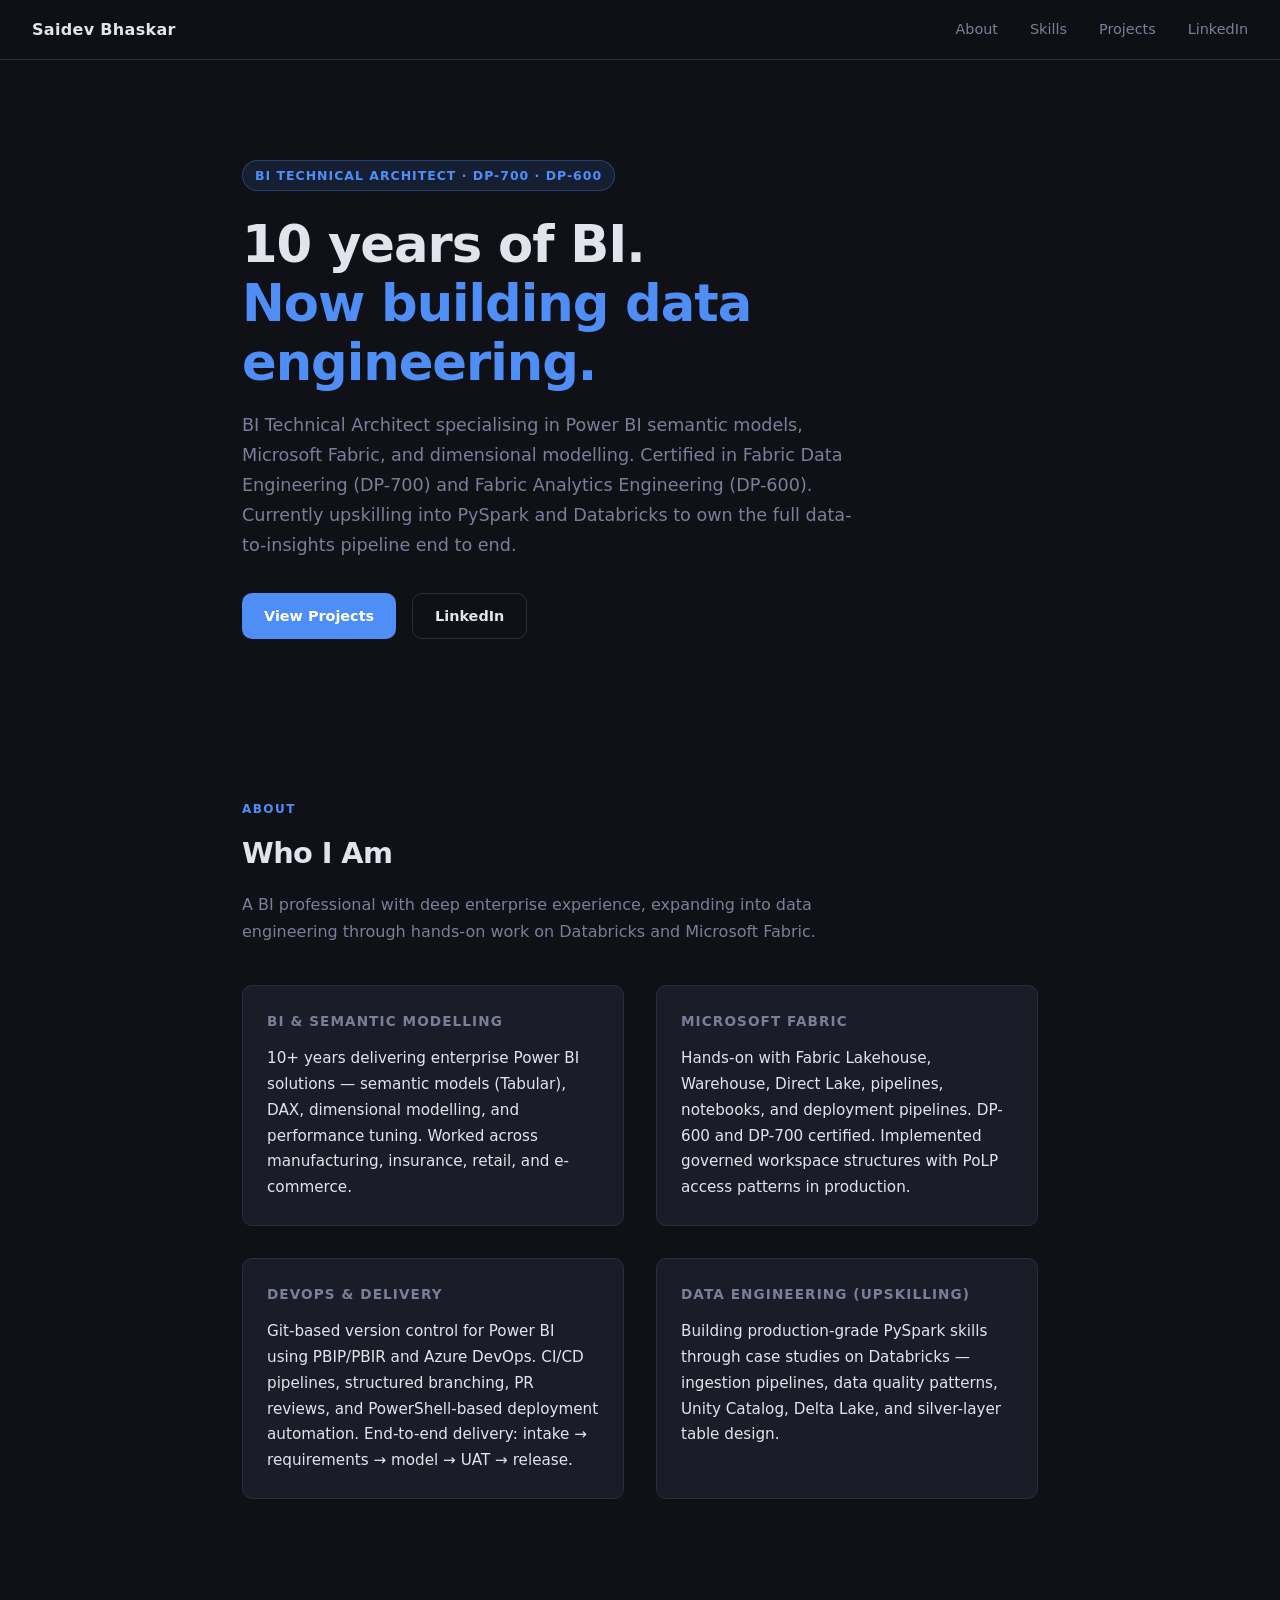
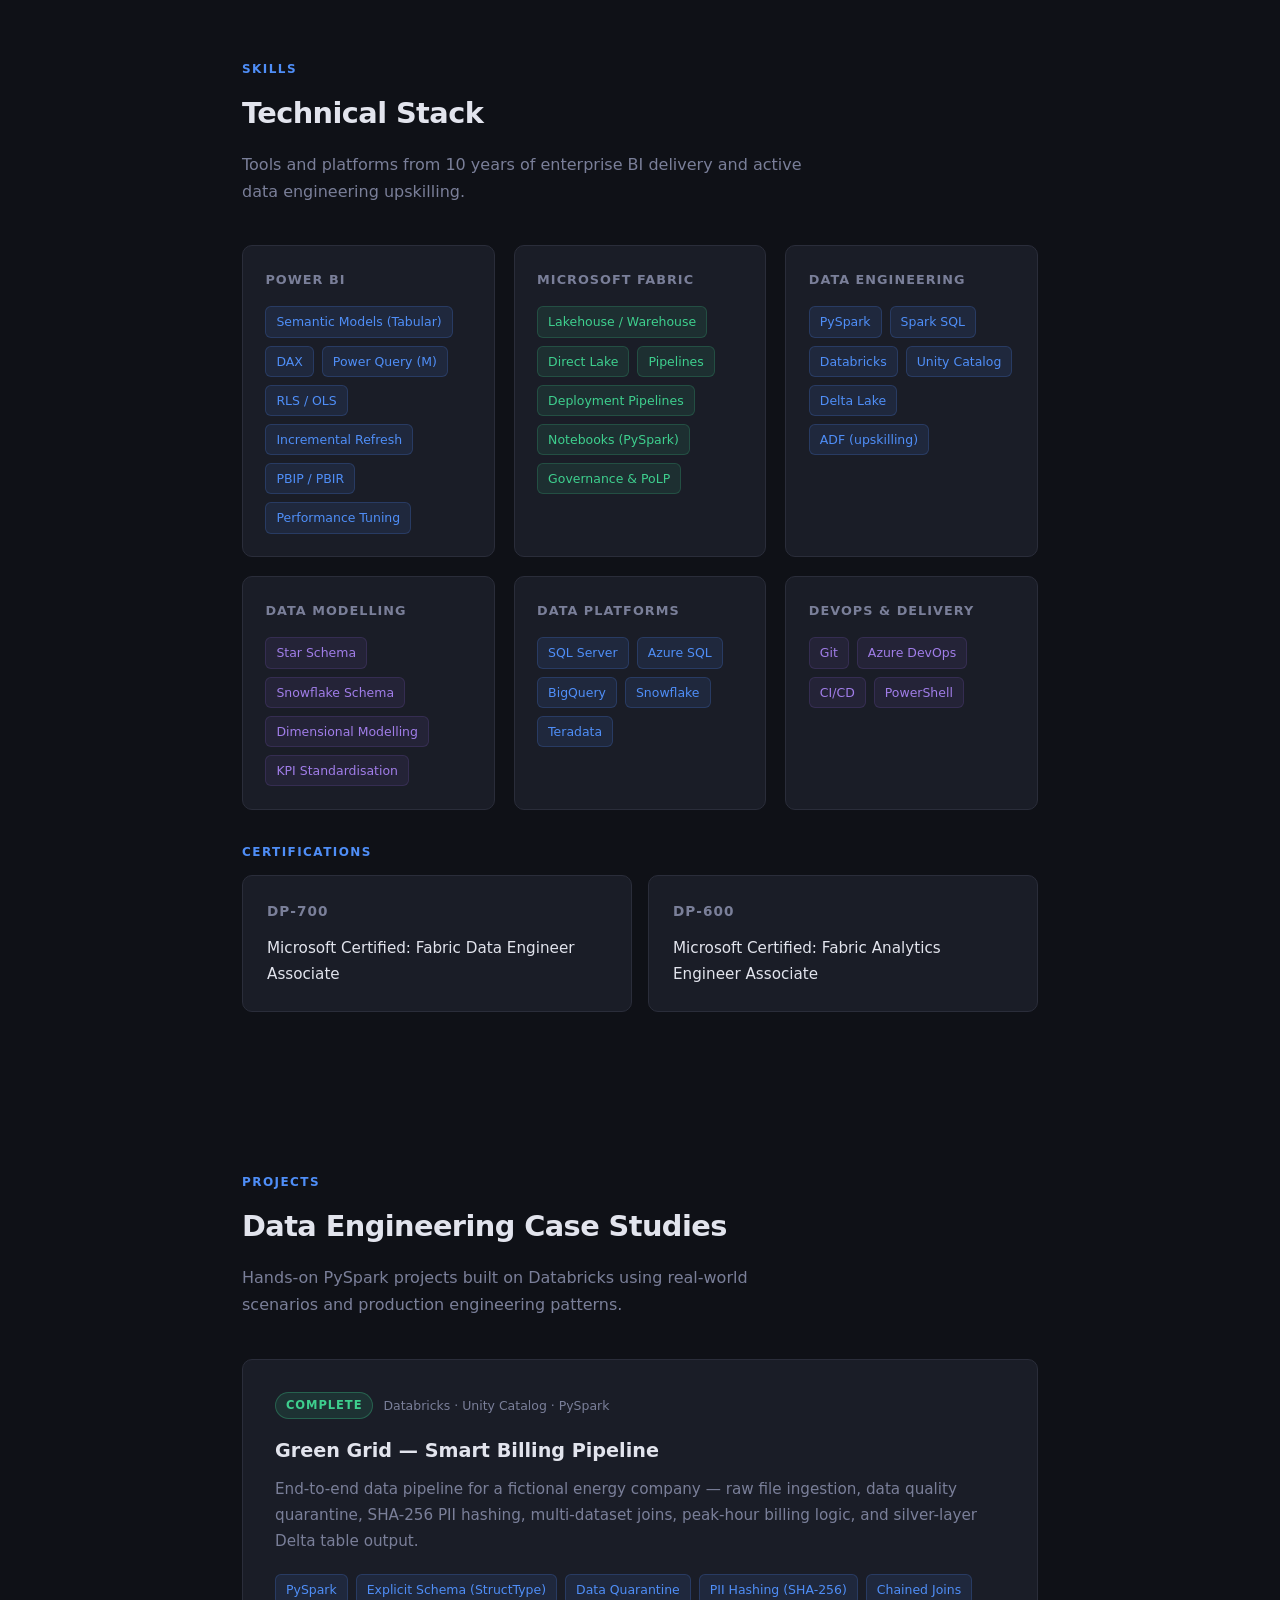
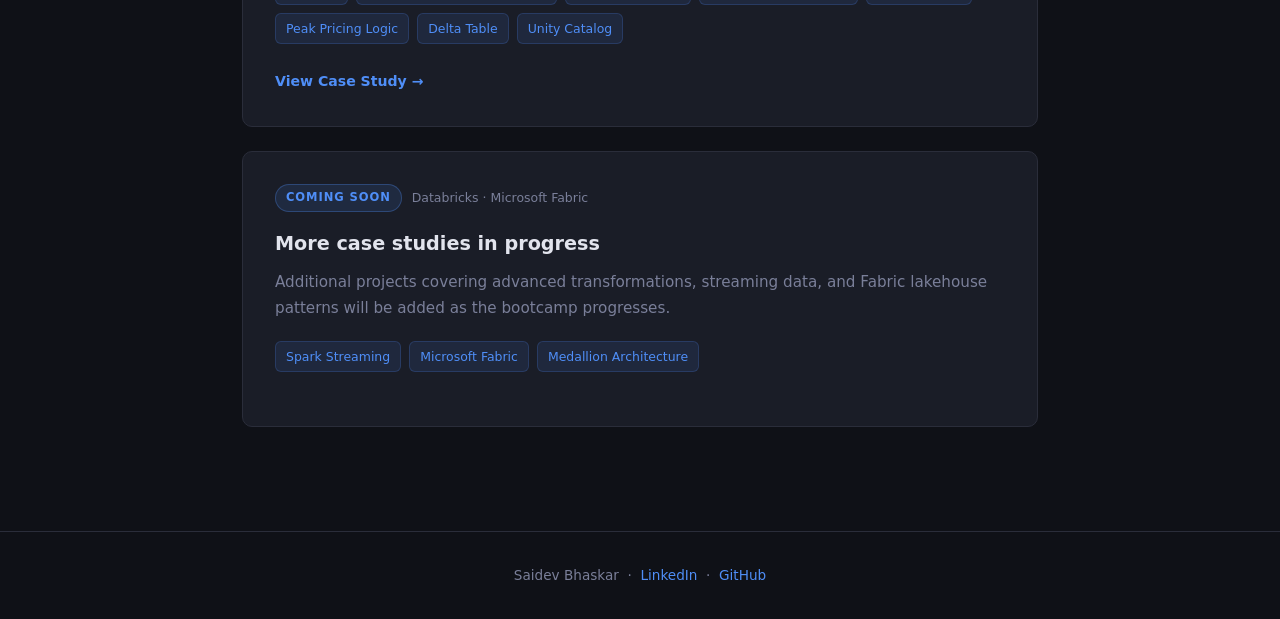
==== index.html @ d932ce50 "Initial portfolio deployment" ====
<!DOCTYPE html>
<html lang="en">
<head>
  <meta charset="UTF-8" />
  <meta name="viewport" content="width=device-width, initial-scale=1.0" />
  <title>Saidev Bhaskar — BI Technical Architect & Data Engineer</title>
  <meta name="description" content="BI Technical Architect with 10+ years in Power BI, Microsoft Fabric, and dimensional modelling. DP-700 & DP-600 certified. Upskilling into data engineering with PySpark and Databricks." />
  <link rel="stylesheet" href="style.css" />
</head>
<body>

  <!-- NAV -->
  <nav>
    <span class="nav-brand">Saidev Bhaskar</span>
    <div class="nav-links">
      <a href="#about">About</a>
      <a href="#skills">Skills</a>
      <a href="#projects">Projects</a>
      <a href="https://www.linkedin.com/in/saidevbhaskar" target="_blank">LinkedIn</a>
    </div>
  </nav>

  <!-- HERO -->
  <div class="hero">
    <div class="hero-tag">BI Technical Architect · DP-700 · DP-600</div>
    <h1>10 years of BI.<br /><span>Now building data engineering.</span></h1>
    <p>
      BI Technical Architect specialising in Power BI semantic models, Microsoft Fabric,
      and dimensional modelling. Certified in Fabric Data Engineering (DP-700) and
      Fabric Analytics Engineering (DP-600). Currently upskilling into PySpark and
      Databricks to own the full data-to-insights pipeline end to end.
    </p>
    <div class="hero-cta">
      <a href="#projects" class="btn btn-primary">View Projects</a>
      <a href="https://www.linkedin.com/in/saidevbhaskar" target="_blank" class="btn btn-outline">LinkedIn</a>
    </div>
  </div>

  <!-- ABOUT -->
  <section id="about">
    <div class="section-label">About</div>
    <h2 class="section-title">Who I Am</h2>
    <p class="section-sub">
      A BI professional with deep enterprise experience, expanding into data engineering
      through hands-on work on Databricks and Microsoft Fabric.
    </p>
    <div class="about-grid">
      <div class="about-card">
        <h3>BI & Semantic Modelling</h3>
        <p>
          10+ years delivering enterprise Power BI solutions — semantic models (Tabular),
          DAX, dimensional modelling, and performance tuning. Worked across manufacturing,
          insurance, retail, and e-commerce.
        </p>
      </div>
      <div class="about-card">
        <h3>Microsoft Fabric</h3>
        <p>
          Hands-on with Fabric Lakehouse, Warehouse, Direct Lake, pipelines, notebooks,
          and deployment pipelines. DP-600 and DP-700 certified. Implemented governed
          workspace structures with PoLP access patterns in production.
        </p>
      </div>
      <div class="about-card">
        <h3>DevOps & Delivery</h3>
        <p>
          Git-based version control for Power BI using PBIP/PBIR and Azure DevOps.
          CI/CD pipelines, structured branching, PR reviews, and PowerShell-based
          deployment automation. End-to-end delivery: intake → requirements → model → UAT → release.
        </p>
      </div>
      <div class="about-card">
        <h3>Data Engineering (Upskilling)</h3>
        <p>
          Building production-grade PySpark skills through case studies on Databricks —
          ingestion pipelines, data quality patterns, Unity Catalog, Delta Lake, and
          silver-layer table design.
        </p>
      </div>
    </div>
  </section>

  <!-- SKILLS -->
  <section id="skills">
    <div class="section-label">Skills</div>
    <h2 class="section-title">Technical Stack</h2>
    <p class="section-sub">Tools and platforms from 10 years of enterprise BI delivery and active data engineering upskilling.</p>
    <div class="skills-grid">
      <div class="skill-group">
        <h3>Power BI</h3>
        <div class="skill-tags">
          <span class="tag">Semantic Models (Tabular)</span>
          <span class="tag">DAX</span>
          <span class="tag">Power Query (M)</span>
          <span class="tag">RLS / OLS</span>
          <span class="tag">Incremental Refresh</span>
          <span class="tag">PBIP / PBIR</span>
          <span class="tag">Performance Tuning</span>
        </div>
      </div>
      <div class="skill-group">
        <h3>Microsoft Fabric</h3>
        <div class="skill-tags">
          <span class="tag green">Lakehouse / Warehouse</span>
          <span class="tag green">Direct Lake</span>
          <span class="tag green">Pipelines</span>
          <span class="tag green">Deployment Pipelines</span>
          <span class="tag green">Notebooks (PySpark)</span>
          <span class="tag green">Governance & PoLP</span>
        </div>
      </div>
      <div class="skill-group">
        <h3>Data Engineering</h3>
        <div class="skill-tags">
          <span class="tag">PySpark</span>
          <span class="tag">Spark SQL</span>
          <span class="tag">Databricks</span>
          <span class="tag">Unity Catalog</span>
          <span class="tag">Delta Lake</span>
          <span class="tag">ADF (upskilling)</span>
        </div>
      </div>
      <div class="skill-group">
        <h3>Data Modelling</h3>
        <div class="skill-tags">
          <span class="tag purple">Star Schema</span>
          <span class="tag purple">Snowflake Schema</span>
          <span class="tag purple">Dimensional Modelling</span>
          <span class="tag purple">KPI Standardisation</span>
        </div>
      </div>
      <div class="skill-group">
        <h3>Data Platforms</h3>
        <div class="skill-tags">
          <span class="tag">SQL Server</span>
          <span class="tag">Azure SQL</span>
          <span class="tag">BigQuery</span>
          <span class="tag">Snowflake</span>
          <span class="tag">Teradata</span>
        </div>
      </div>
      <div class="skill-group">
        <h3>DevOps & Delivery</h3>
        <div class="skill-tags">
          <span class="tag purple">Git</span>
          <span class="tag purple">Azure DevOps</span>
          <span class="tag purple">CI/CD</span>
          <span class="tag purple">PowerShell</span>
        </div>
      </div>
    </div>

    <!-- CERTIFICATIONS -->
    <div style="margin-top: 2rem;">
      <div class="section-label" style="margin-bottom: 0.8rem;">Certifications</div>
      <div style="display: flex; gap: 1rem; flex-wrap: wrap;">
        <div class="about-card" style="flex: 1; min-width: 240px;">
          <h3>DP-700</h3>
          <p>Microsoft Certified: Fabric Data Engineer Associate</p>
        </div>
        <div class="about-card" style="flex: 1; min-width: 240px;">
          <h3>DP-600</h3>
          <p>Microsoft Certified: Fabric Analytics Engineer Associate</p>
        </div>
      </div>
    </div>
  </section>

  <!-- PROJECTS -->
  <section id="projects">
    <div class="section-label">Projects</div>
    <h2 class="section-title">Data Engineering Case Studies</h2>
    <p class="section-sub">
      Hands-on PySpark projects built on Databricks using real-world scenarios and
      production engineering patterns.
    </p>

    <div class="project-card">
      <div class="project-meta">
        <span class="project-badge badge-complete">Complete</span>
        <span class="project-platform">Databricks · Unity Catalog · PySpark</span>
      </div>
      <h3>Green Grid — Smart Billing Pipeline</h3>
      <p>
        End-to-end data pipeline for a fictional energy company — raw file ingestion,
        data quality quarantine, SHA-256 PII hashing, multi-dataset joins, peak-hour
        billing logic, and silver-layer Delta table output.
      </p>
      <div class="project-skills">
        <span class="tag">PySpark</span>
        <span class="tag">Explicit Schema (StructType)</span>
        <span class="tag">Data Quarantine</span>
        <span class="tag">PII Hashing (SHA-256)</span>
        <span class="tag">Chained Joins</span>
        <span class="tag">Peak Pricing Logic</span>
        <span class="tag">Delta Table</span>
        <span class="tag">Unity Catalog</span>
      </div>
      <a href="case-studies/green-grid.html" class="project-link">View Case Study →</a>
    </div>

    <div class="project-card">
      <div class="project-meta">
        <span class="project-badge badge-inprogress">Coming Soon</span>
        <span class="project-platform">Databricks · Microsoft Fabric</span>
      </div>
      <h3>More case studies in progress</h3>
      <p>
        Additional projects covering advanced transformations, streaming data, and
        Fabric lakehouse patterns will be added as the bootcamp progresses.
      </p>
      <div class="project-skills">
        <span class="tag">Spark Streaming</span>
        <span class="tag">Microsoft Fabric</span>
        <span class="tag">Medallion Architecture</span>
      </div>
    </div>
  </section>

  <!-- FOOTER -->
  <footer>
    <p>Saidev Bhaskar &nbsp;·&nbsp;
      <a href="https://www.linkedin.com/in/saidevbhaskar" target="_blank">LinkedIn</a>
      &nbsp;·&nbsp;
      <a href="https://github.com/saidev-pbi-fabric" target="_blank">GitHub</a>
    </p>
  </footer>

</body>
</html>
---- style.css ----
/* ─── Reset & Base ─────────────────────────────────────────── */
*, *::before, *::after { box-sizing: border-box; margin: 0; padding: 0; }

:root {
  --bg:        #0f1117;
  --surface:   #1a1d27;
  --border:    #2a2d3a;
  --accent:    #4f8ef7;
  --accent2:   #7c5cbf;
  --text:      #e2e4ed;
  --muted:     #7a7f99;
  --code-bg:   #12151f;
  --green:     #3ecf8e;
  --radius:    10px;
  --font:      'Inter', 'Segoe UI', system-ui, sans-serif;
  --mono:      'JetBrains Mono', 'Fira Code', 'Cascadia Code', monospace;
}

html { scroll-behavior: smooth; }

body {
  font-family: var(--font);
  background: var(--bg);
  color: var(--text);
  line-height: 1.7;
  font-size: 16px;
}

a { color: var(--accent); text-decoration: none; }
a:hover { text-decoration: underline; }

/* ─── Nav ───────────────────────────────────────────────────── */
nav {
  position: sticky;
  top: 0;
  z-index: 100;
  background: rgba(15, 17, 23, 0.92);
  backdrop-filter: blur(10px);
  border-bottom: 1px solid var(--border);
  padding: 0 2rem;
  display: flex;
  align-items: center;
  justify-content: space-between;
  height: 60px;
}

.nav-brand {
  font-weight: 700;
  font-size: 1rem;
  color: var(--text);
  letter-spacing: 0.02em;
}

.nav-links { display: flex; gap: 2rem; }
.nav-links a { color: var(--muted); font-size: 0.9rem; transition: color 0.2s; }
.nav-links a:hover { color: var(--text); text-decoration: none; }

/* ─── Hero ──────────────────────────────────────────────────── */
.hero {
  padding: 100px 2rem 80px;
  max-width: 860px;
  margin: 0 auto;
}

.hero-tag {
  display: inline-block;
  background: rgba(79, 142, 247, 0.12);
  border: 1px solid rgba(79, 142, 247, 0.3);
  color: var(--accent);
  font-size: 0.78rem;
  font-weight: 600;
  letter-spacing: 0.08em;
  text-transform: uppercase;
  padding: 4px 12px;
  border-radius: 20px;
  margin-bottom: 1.5rem;
}

.hero h1 {
  font-size: clamp(2rem, 5vw, 3.2rem);
  font-weight: 800;
  line-height: 1.15;
  letter-spacing: -0.02em;
  margin-bottom: 1.2rem;
}

.hero h1 span { color: var(--accent); }

.hero p {
  font-size: 1.1rem;
  color: var(--muted);
  max-width: 620px;
  margin-bottom: 2rem;
}

.hero-cta { display: flex; gap: 1rem; flex-wrap: wrap; }

.btn {
  display: inline-flex;
  align-items: center;
  gap: 8px;
  padding: 10px 22px;
  border-radius: var(--radius);
  font-size: 0.9rem;
  font-weight: 600;
  transition: all 0.2s;
  cursor: pointer;
  border: none;
}

.btn-primary {
  background: var(--accent);
  color: #fff;
}
.btn-primary:hover { background: #3a7de8; text-decoration: none; }

.btn-outline {
  background: transparent;
  border: 1px solid var(--border);
  color: var(--text);
}
.btn-outline:hover { border-color: var(--accent); color: var(--accent); text-decoration: none; }

/* ─── Section Base ──────────────────────────────────────────── */
section {
  padding: 80px 2rem;
  max-width: 860px;
  margin: 0 auto;
}

.section-label {
  font-size: 0.75rem;
  font-weight: 700;
  letter-spacing: 0.12em;
  text-transform: uppercase;
  color: var(--accent);
  margin-bottom: 0.6rem;
}

.section-title {
  font-size: 1.8rem;
  font-weight: 800;
  letter-spacing: -0.02em;
  margin-bottom: 0.8rem;
}

.section-sub {
  color: var(--muted);
  font-size: 1rem;
  margin-bottom: 2.5rem;
  max-width: 580px;
}

/* ─── About ─────────────────────────────────────────────────── */
.about-grid {
  display: grid;
  grid-template-columns: 1fr 1fr;
  gap: 2rem;
}

@media (max-width: 620px) { .about-grid { grid-template-columns: 1fr; } }

.about-card {
  background: var(--surface);
  border: 1px solid var(--border);
  border-radius: var(--radius);
  padding: 1.5rem;
}

.about-card h3 {
  font-size: 0.85rem;
  font-weight: 700;
  text-transform: uppercase;
  letter-spacing: 0.08em;
  color: var(--muted);
  margin-bottom: 0.8rem;
}

.about-card p { color: var(--text); font-size: 0.95rem; line-height: 1.7; }

/* ─── Skills ────────────────────────────────────────────────── */
.skills-grid {
  display: grid;
  grid-template-columns: repeat(auto-fill, minmax(240px, 1fr));
  gap: 1.2rem;
}

.skill-group {
  background: var(--surface);
  border: 1px solid var(--border);
  border-radius: var(--radius);
  padding: 1.4rem;
}

.skill-group h3 {
  font-size: 0.8rem;
  font-weight: 700;
  text-transform: uppercase;
  letter-spacing: 0.08em;
  color: var(--muted);
  margin-bottom: 1rem;
}

.skill-tags { display: flex; flex-wrap: wrap; gap: 8px; }

.tag {
  background: rgba(79, 142, 247, 0.1);
  border: 1px solid rgba(79, 142, 247, 0.2);
  color: var(--accent);
  font-size: 0.78rem;
  font-weight: 500;
  padding: 4px 10px;
  border-radius: 6px;
}

.tag.green {
  background: rgba(62, 207, 142, 0.1);
  border-color: rgba(62, 207, 142, 0.2);
  color: var(--green);
}

.tag.purple {
  background: rgba(124, 92, 191, 0.1);
  border-color: rgba(124, 92, 191, 0.2);
  color: #a07de8;
}

/* ─── Projects ──────────────────────────────────────────────── */
.project-card {
  background: var(--surface);
  border: 1px solid var(--border);
  border-radius: var(--radius);
  padding: 2rem;
  transition: border-color 0.2s;
  margin-bottom: 1.5rem;
}

.project-card:hover { border-color: var(--accent); }

.project-meta {
  display: flex;
  align-items: center;
  gap: 10px;
  margin-bottom: 1rem;
  flex-wrap: wrap;
}

.project-badge {
  font-size: 0.72rem;
  font-weight: 700;
  text-transform: uppercase;
  letter-spacing: 0.08em;
  padding: 3px 10px;
  border-radius: 20px;
}

.badge-complete {
  background: rgba(62, 207, 142, 0.12);
  border: 1px solid rgba(62, 207, 142, 0.3);
  color: var(--green);
}

.badge-inprogress {
  background: rgba(79, 142, 247, 0.12);
  border: 1px solid rgba(79, 142, 247, 0.3);
  color: var(--accent);
}

.project-platform {
  font-size: 0.78rem;
  color: var(--muted);
}

.project-card h3 {
  font-size: 1.2rem;
  font-weight: 700;
  margin-bottom: 0.6rem;
}

.project-card p {
  color: var(--muted);
  font-size: 0.95rem;
  margin-bottom: 1.2rem;
}

.project-skills { display: flex; flex-wrap: wrap; gap: 8px; margin-bottom: 1.4rem; }

.project-link {
  font-size: 0.88rem;
  font-weight: 600;
  color: var(--accent);
  display: inline-flex;
  align-items: center;
  gap: 6px;
}

.project-link:hover { text-decoration: underline; }

/* ─── Footer ────────────────────────────────────────────────── */
footer {
  border-top: 1px solid var(--border);
  padding: 2rem;
  text-align: center;
  color: var(--muted);
  font-size: 0.85rem;
}

/* ─── Case Study Page ───────────────────────────────────────── */
.cs-hero {
  padding: 80px 2rem 60px;
  max-width: 860px;
  margin: 0 auto;
  border-bottom: 1px solid var(--border);
}

.cs-back {
  display: inline-flex;
  align-items: center;
  gap: 6px;
  color: var(--muted);
  font-size: 0.88rem;
  margin-bottom: 2rem;
  transition: color 0.2s;
}
.cs-back:hover { color: var(--text); text-decoration: none; }

.cs-hero h1 {
  font-size: clamp(1.6rem, 4vw, 2.4rem);
  font-weight: 800;
  letter-spacing: -0.02em;
  margin-bottom: 1rem;
}

.cs-meta {
  display: flex;
  gap: 1.5rem;
  flex-wrap: wrap;
  margin-top: 1.2rem;
}

.cs-meta-item { font-size: 0.85rem; color: var(--muted); }
.cs-meta-item strong { color: var(--text); }

.cs-body {
  max-width: 860px;
  margin: 0 auto;
  padding: 3rem 2rem 80px;
}

.cs-body h2 {
  font-size: 1.3rem;
  font-weight: 700;
  margin: 2.5rem 0 1rem;
  padding-bottom: 0.5rem;
  border-bottom: 1px solid var(--border);
}

.cs-body h3 {
  font-size: 1rem;
  font-weight: 700;
  color: var(--accent);
  margin: 1.8rem 0 0.6rem;
}

.cs-body p { color: var(--muted); margin-bottom: 1rem; font-size: 0.95rem; }
.cs-body ul { color: var(--muted); padding-left: 1.4rem; margin-bottom: 1rem; font-size: 0.95rem; }
.cs-body li { margin-bottom: 0.4rem; }
.cs-body strong { color: var(--text); }

pre {
  background: var(--code-bg);
  border: 1px solid var(--border);
  border-radius: var(--radius);
  padding: 1.4rem;
  overflow-x: auto;
  margin: 1rem 0 1.5rem;
}

code {
  font-family: var(--mono);
  font-size: 0.85rem;
  color: #c9d1e8;
  line-height: 1.6;
}

p code, li code {
  background: var(--code-bg);
  border: 1px solid var(--border);
  padding: 2px 6px;
  border-radius: 4px;
  font-size: 0.82rem;
}

.pipeline-diagram {
  background: var(--code-bg);
  border: 1px solid var(--border);
  border-radius: var(--radius);
  padding: 1.4rem 2rem;
  margin: 1rem 0 1.5rem;
  font-family: var(--mono);
  font-size: 0.82rem;
  color: var(--muted);
  line-height: 1.9;
  overflow-x: auto;
}

.pipeline-diagram .step { color: var(--accent); font-weight: 600; }
.pipeline-diagram .arrow { color: var(--green); }
.pipeline-diagram .table { color: var(--green); }

.learnings-grid {
  display: grid;
  grid-template-columns: 1fr 1fr;
  gap: 1.2rem;
  margin-top: 1rem;
}

@media (max-width: 620px) { .learnings-grid { grid-template-columns: 1fr; } }

.learning-card {
  background: var(--surface);
  border: 1px solid var(--border);
  border-radius: var(--radius);
  padding: 1.2rem 1.4rem;
}

.learning-card h4 {
  font-size: 0.85rem;
  font-weight: 700;
  color: var(--text);
  margin-bottom: 0.5rem;
}

.learning-card p { font-size: 0.85rem; color: var(--muted); margin: 0; }

.divider {
  border: none;
  border-top: 1px solid var(--border);
  margin: 2.5rem 0;
}
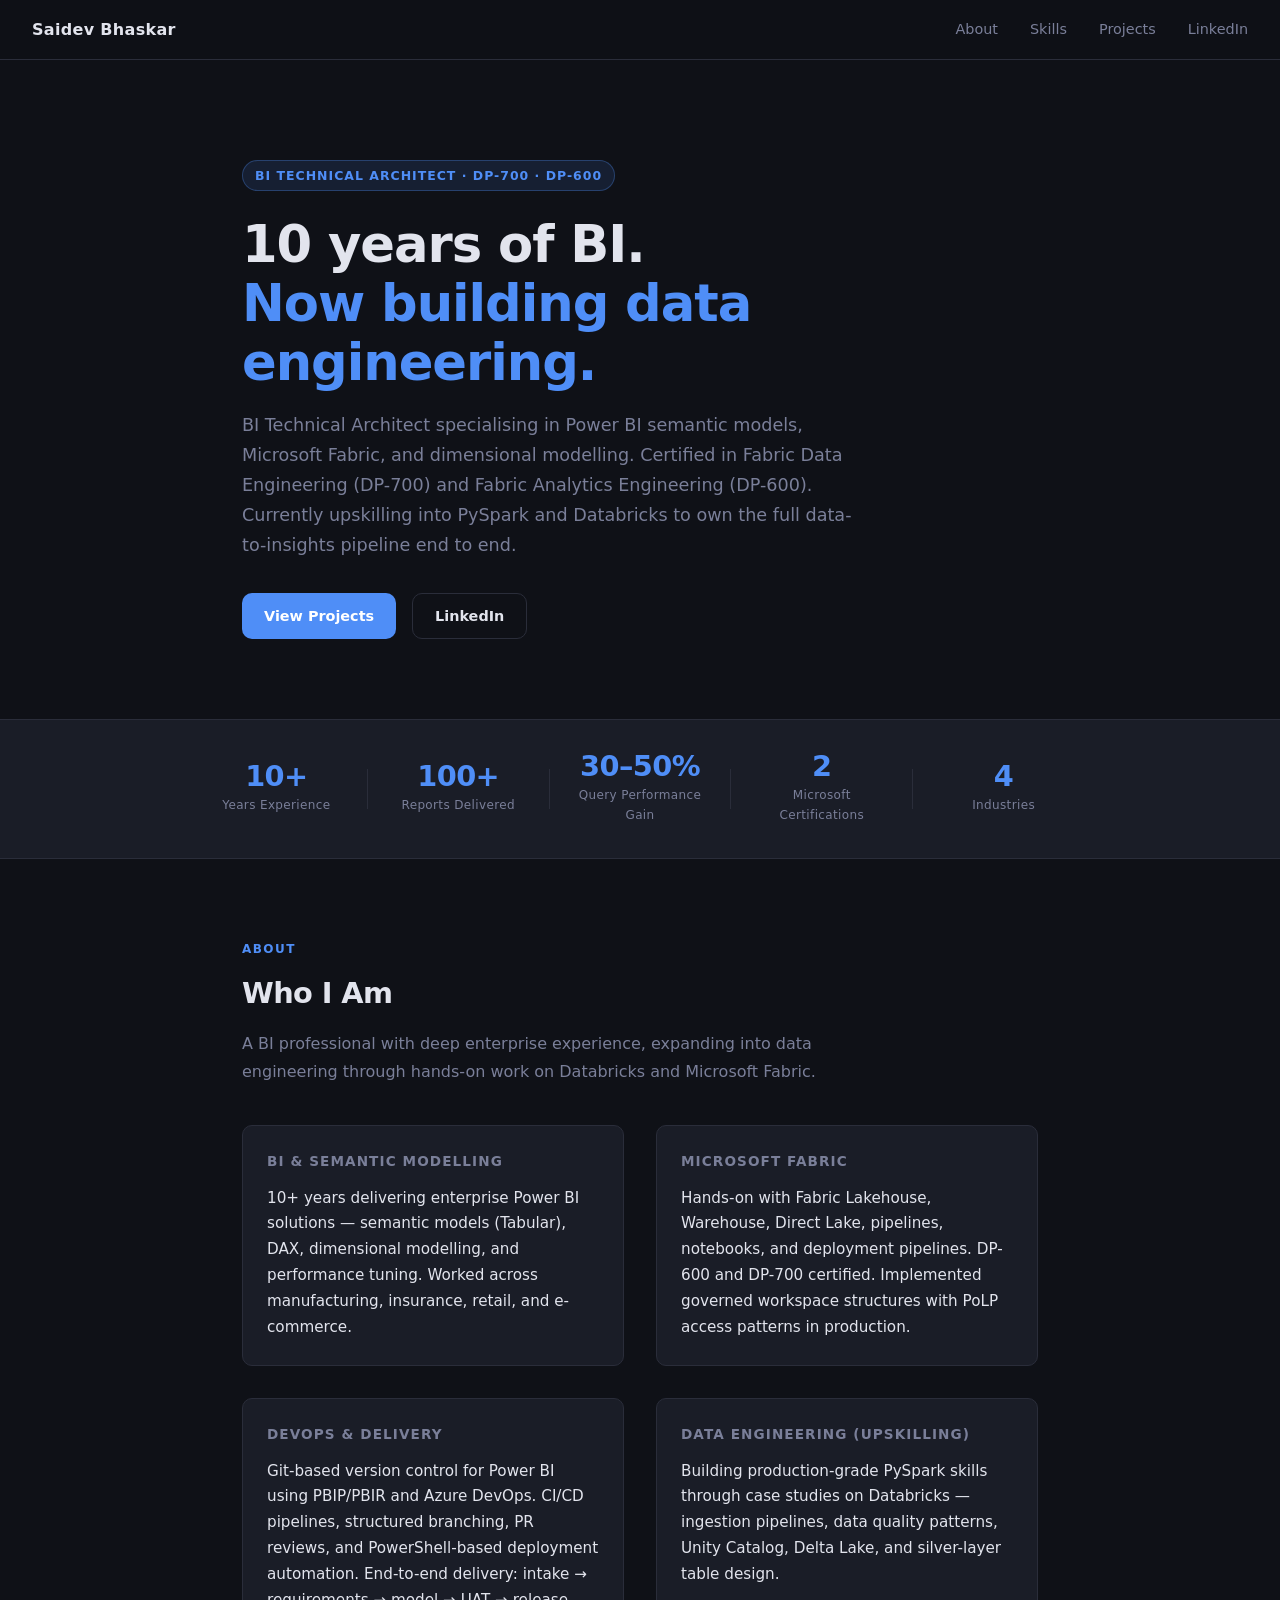
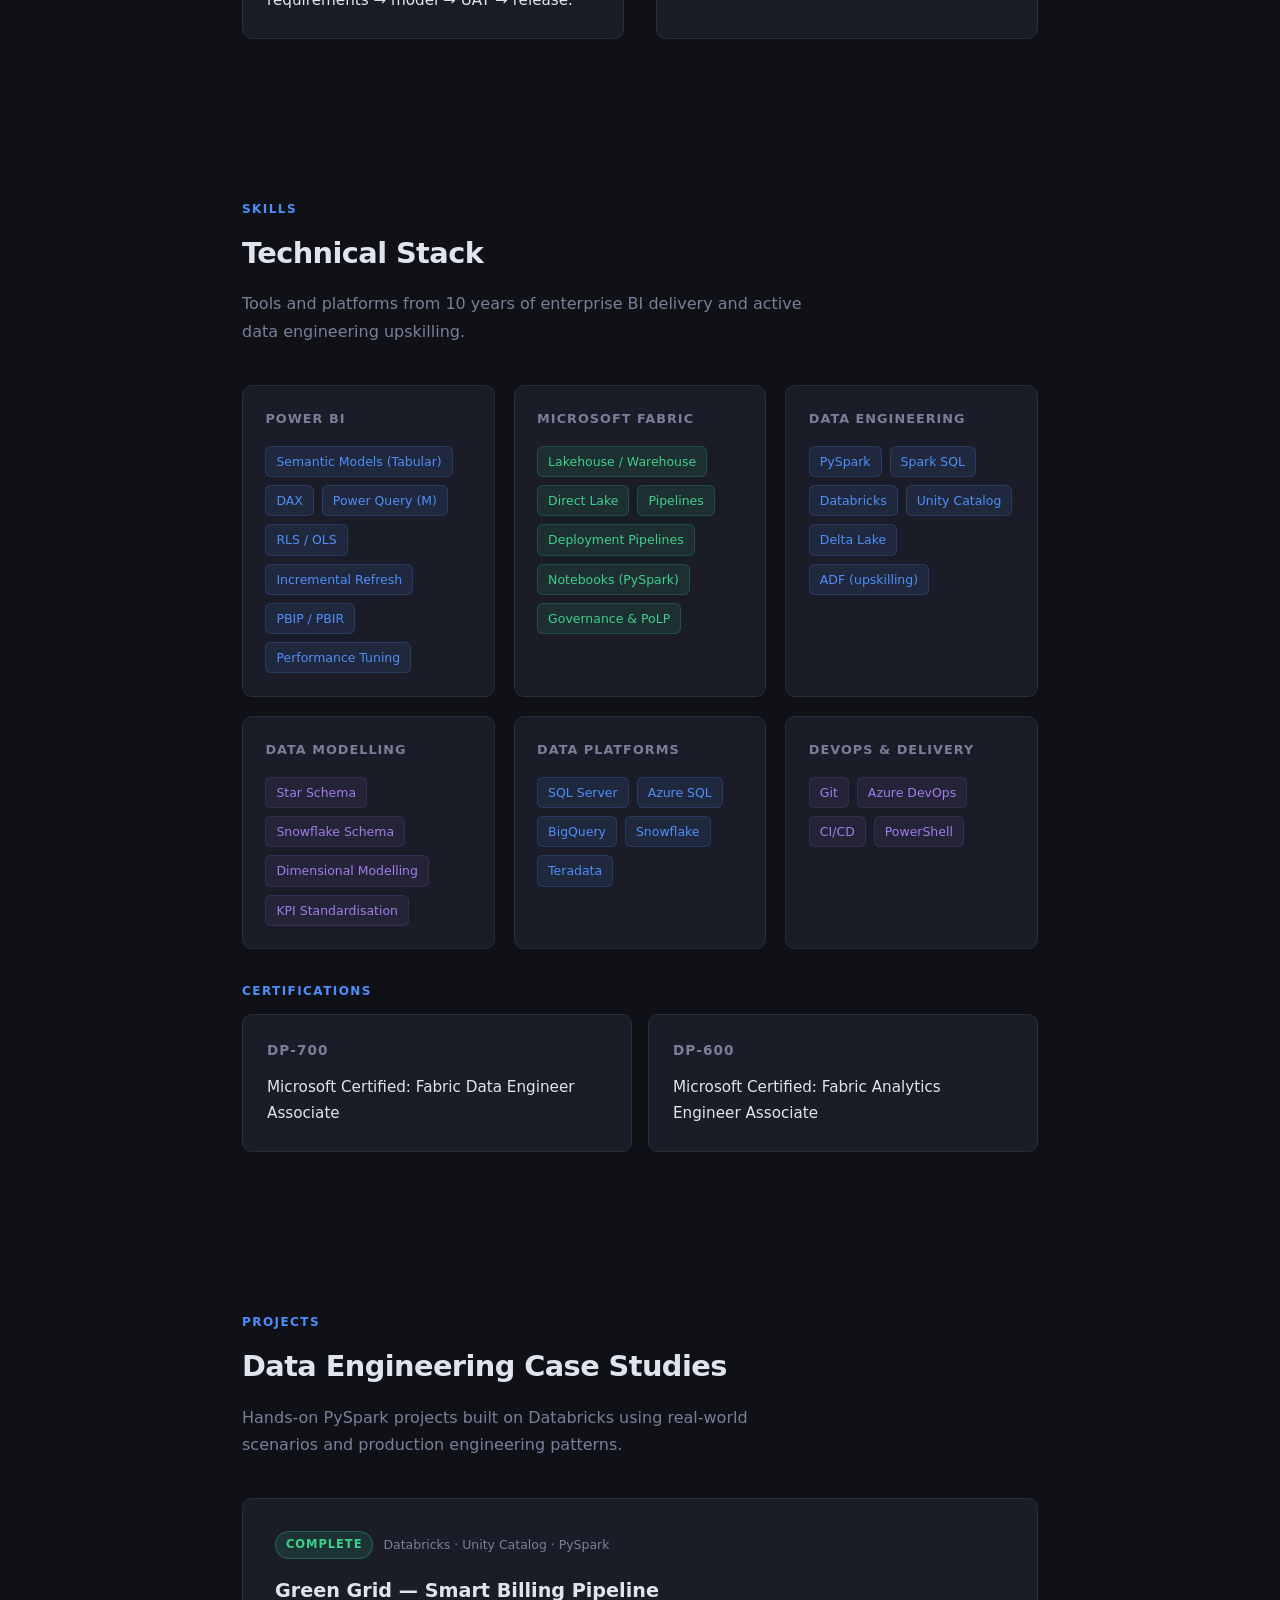
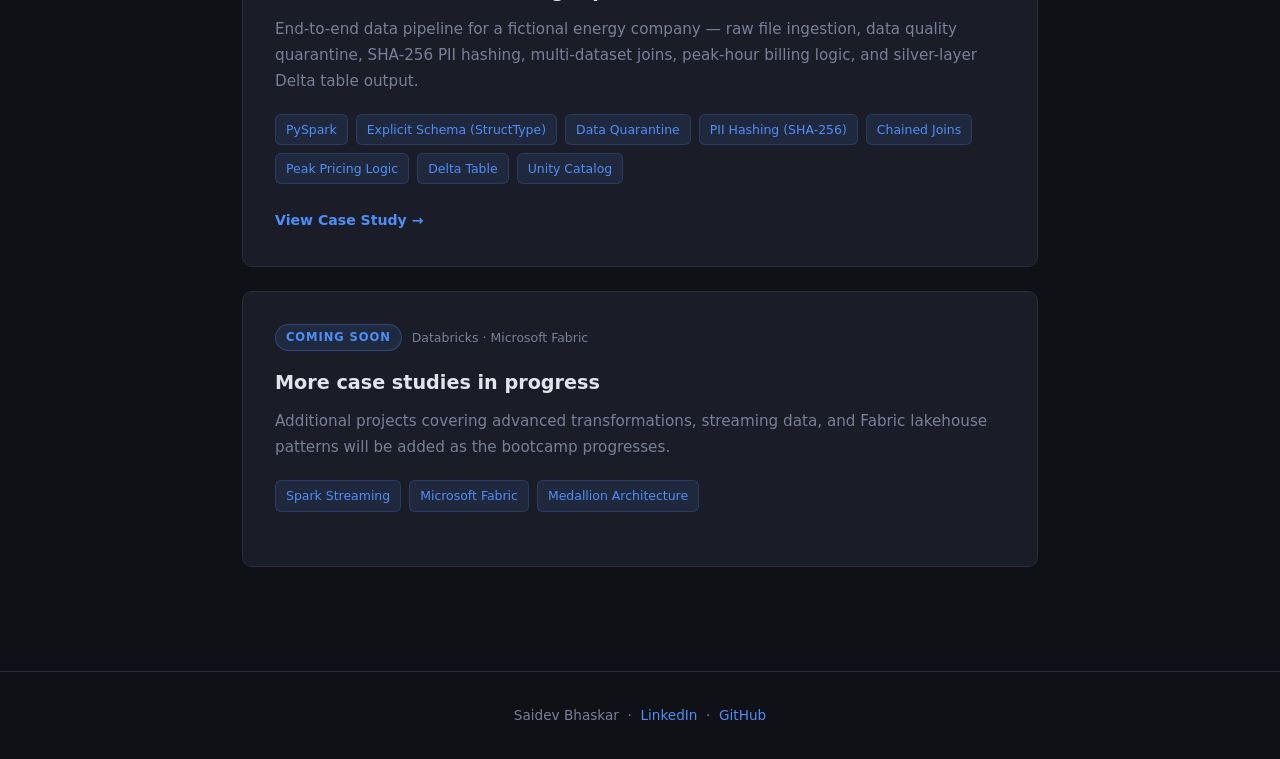
==== commit ac43ddd8: "Add numbers bar with key impact metrics" ====
--- a/index.html
+++ b/index.html
@@ -33,6 +33,36 @@
     <div class="hero-cta">
       <a href="#projects" class="btn btn-primary">View Projects</a>
       <a href="https://www.linkedin.com/in/saidevbhaskar" target="_blank" class="btn btn-outline">LinkedIn</a>
+    </div>
+  </div>
+
+  <!-- NUMBERS BAR -->
+  <div class="numbers-bar">
+    <div class="numbers-inner">
+      <div class="stat">
+        <span class="stat-value">10+</span>
+        <span class="stat-label">Years Experience</span>
+      </div>
+      <div class="stat-divider"></div>
+      <div class="stat">
+        <span class="stat-value">100+</span>
+        <span class="stat-label">Reports Delivered</span>
+      </div>
+      <div class="stat-divider"></div>
+      <div class="stat">
+        <span class="stat-value">30–50%</span>
+        <span class="stat-label">Query Performance Gain</span>
+      </div>
+      <div class="stat-divider"></div>
+      <div class="stat">
+        <span class="stat-value">2</span>
+        <span class="stat-label">Microsoft Certifications</span>
+      </div>
+      <div class="stat-divider"></div>
+      <div class="stat">
+        <span class="stat-value">4</span>
+        <span class="stat-label">Industries</span>
+      </div>
     </div>
   </div>
 
--- a/style.css
+++ b/style.css
@@ -121,6 +121,62 @@
 }
 .btn-outline:hover { border-color: var(--accent); color: var(--accent); text-decoration: none; }
 
+/* ─── Numbers Bar ───────────────────────────────────────────── */
+.numbers-bar {
+  border-top: 1px solid var(--border);
+  border-bottom: 1px solid var(--border);
+  background: var(--surface);
+  padding: 2rem;
+}
+
+.numbers-inner {
+  max-width: 860px;
+  margin: 0 auto;
+  display: flex;
+  align-items: center;
+  justify-content: space-between;
+  flex-wrap: wrap;
+  gap: 1.5rem;
+}
+
+.stat {
+  display: flex;
+  flex-direction: column;
+  align-items: center;
+  gap: 4px;
+  flex: 1;
+  min-width: 120px;
+}
+
+.stat-value {
+  font-size: 1.8rem;
+  font-weight: 800;
+  color: var(--accent);
+  letter-spacing: -0.02em;
+  line-height: 1;
+}
+
+.stat-label {
+  font-size: 0.75rem;
+  color: var(--muted);
+  text-align: center;
+  font-weight: 500;
+  letter-spacing: 0.03em;
+}
+
+.stat-divider {
+  width: 1px;
+  height: 40px;
+  background: var(--border);
+  flex-shrink: 0;
+}
+
+@media (max-width: 600px) {
+  .stat-divider { display: none; }
+  .numbers-inner { justify-content: center; }
+  .stat { min-width: 100px; }
+}
+
 /* ─── Section Base ──────────────────────────────────────────── */
 section {
   padding: 80px 2rem;
@@ -367,28 +423,59 @@
 .cs-body li { margin-bottom: 0.4rem; }
 .cs-body strong { color: var(--text); }
 
+/* macOS window chrome above every code block */
 pre {
-  background: var(--code-bg);
-  border: 1px solid var(--border);
-  border-radius: var(--radius);
-  padding: 1.4rem;
+  position: relative;
+  background: #0d1117;
+  border: 1px solid #2a2d3a;
+  border-radius: var(--radius);
+  padding: 1.4rem 1.4rem 1.4rem 1.4rem;
+  padding-top: 2.8rem;
   overflow-x: auto;
   margin: 1rem 0 1.5rem;
+  box-shadow: 0 4px 24px rgba(0,0,0,0.4);
+}
+
+pre::before {
+  content: '';
+  position: absolute;
+  top: 0;
+  left: 0;
+  right: 0;
+  height: 2.2rem;
+  background: #161b22;
+  border-bottom: 1px solid #2a2d3a;
+  border-radius: var(--radius) var(--radius) 0 0;
+}
+
+pre::after {
+  content: '● ● ●';
+  position: absolute;
+  top: 0.55rem;
+  left: 1rem;
+  font-size: 0.6rem;
+  letter-spacing: 0.3em;
+  /* red yellow green */
+  background: linear-gradient(90deg, #ff5f57 0%, #ff5f57 30%, #ffbd2e 30%, #ffbd2e 60%, #28c840 60%);
+  -webkit-background-clip: text;
+  -webkit-text-fill-color: transparent;
+  background-clip: text;
 }
 
 code {
   font-family: var(--mono);
   font-size: 0.85rem;
-  color: #c9d1e8;
-  line-height: 1.6;
+  color: #79c0ff;
+  line-height: 1.8;
 }
 
 p code, li code {
-  background: var(--code-bg);
-  border: 1px solid var(--border);
+  background: #0d1117;
+  border: 1px solid #2a2d3a;
   padding: 2px 6px;
   border-radius: 4px;
   font-size: 0.82rem;
+  color: #79c0ff;
 }
 
 .pipeline-diagram {
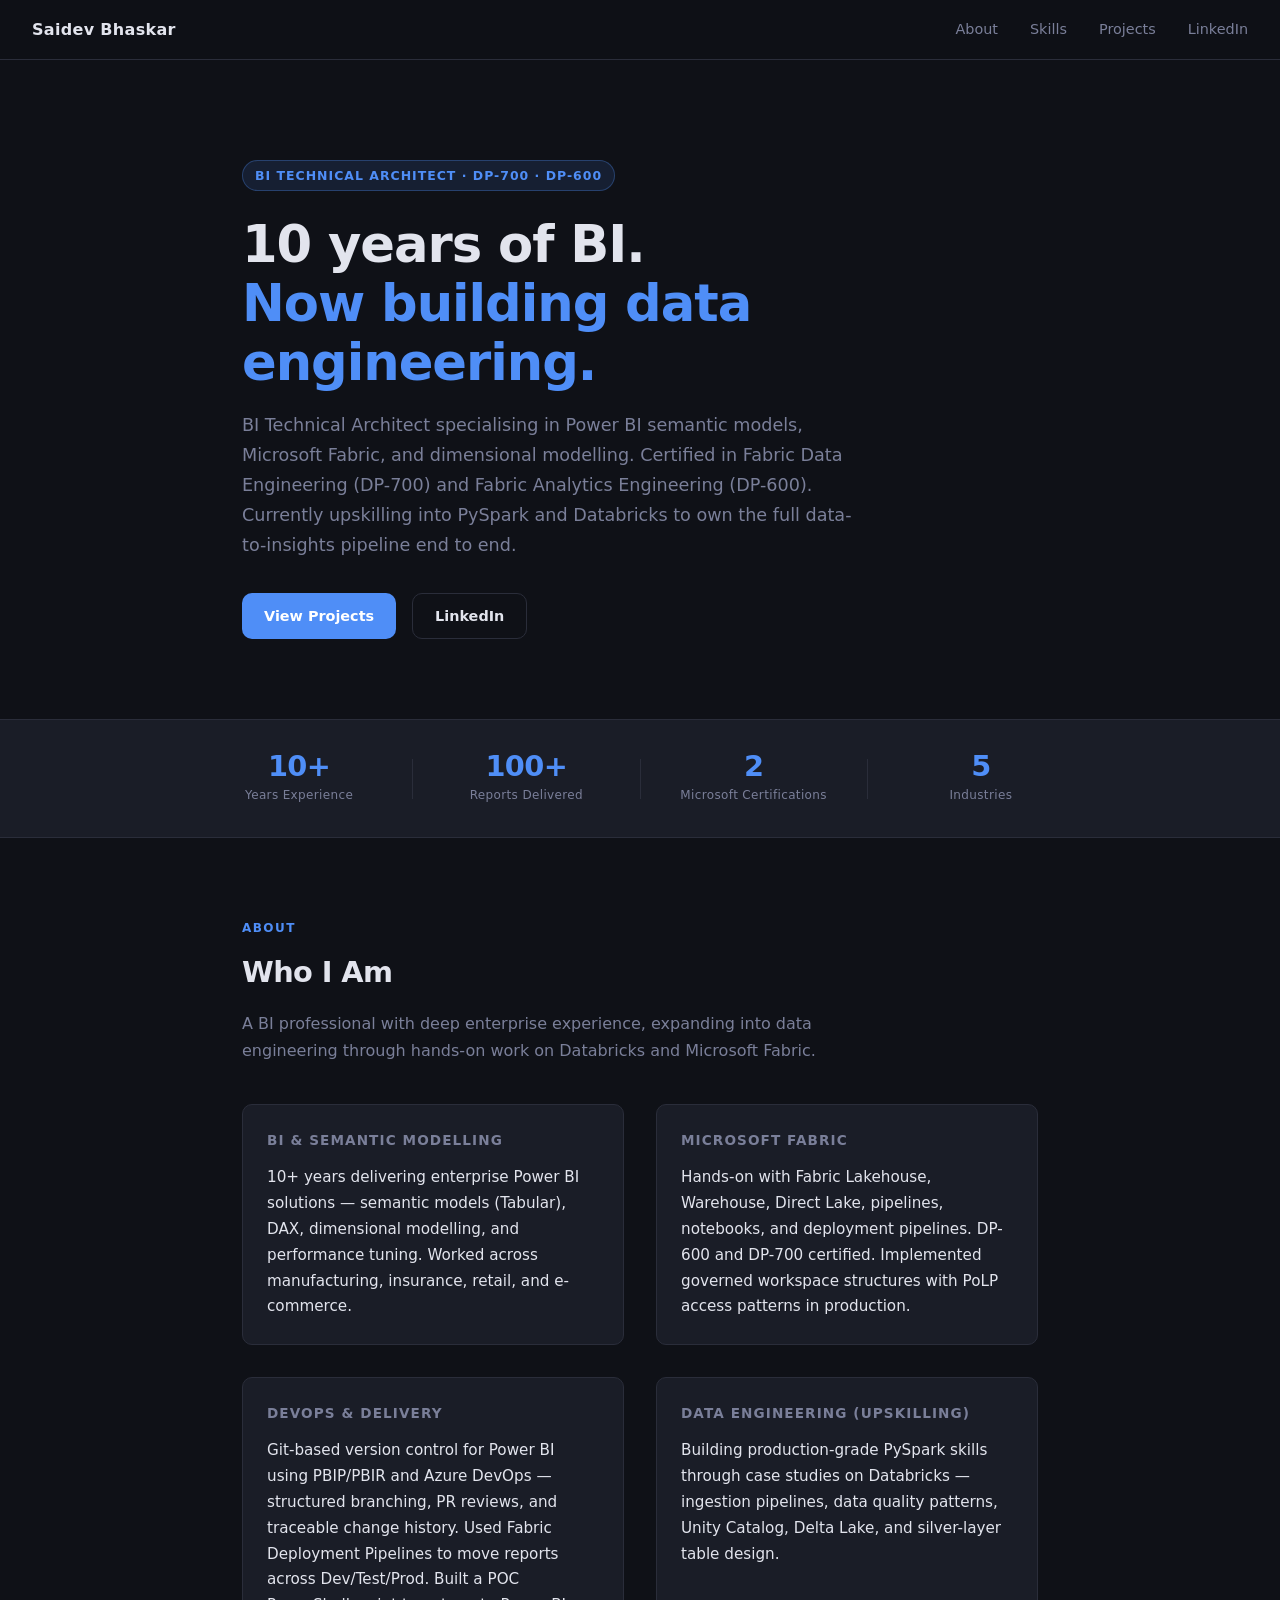
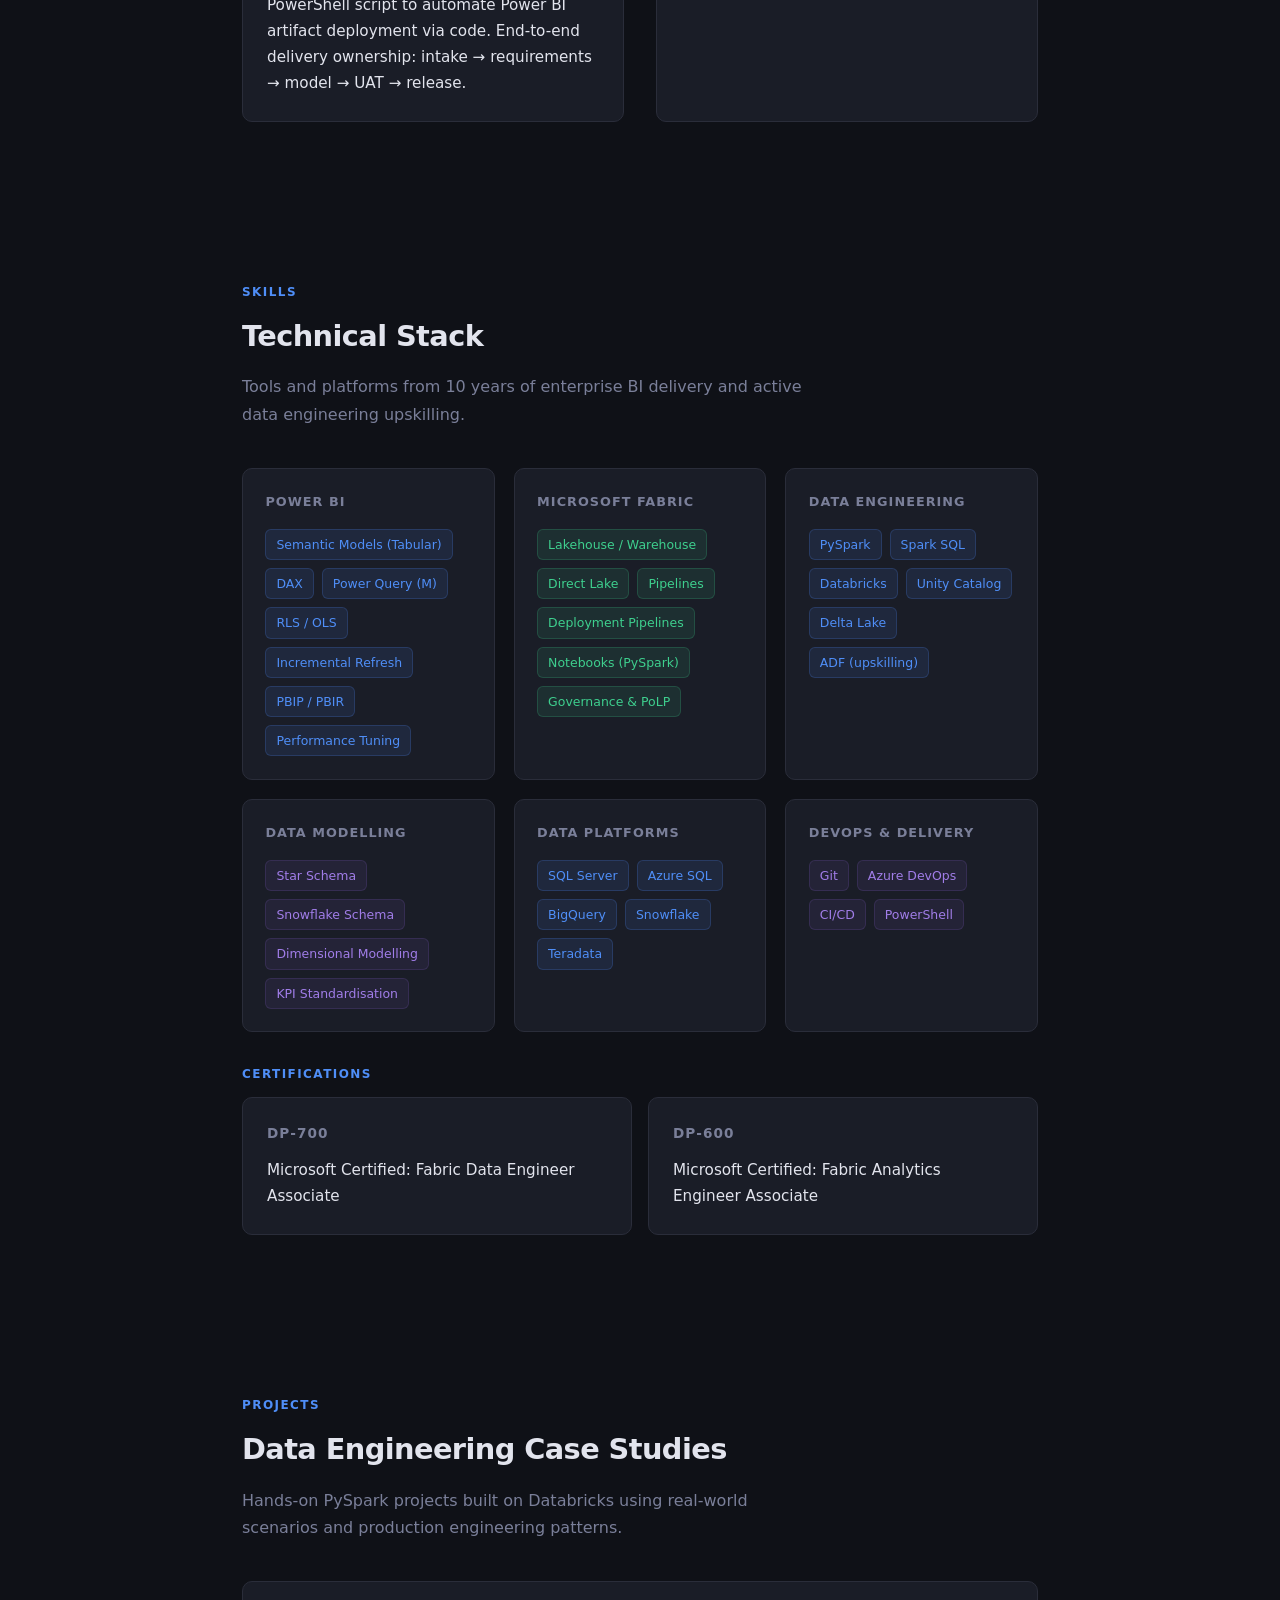
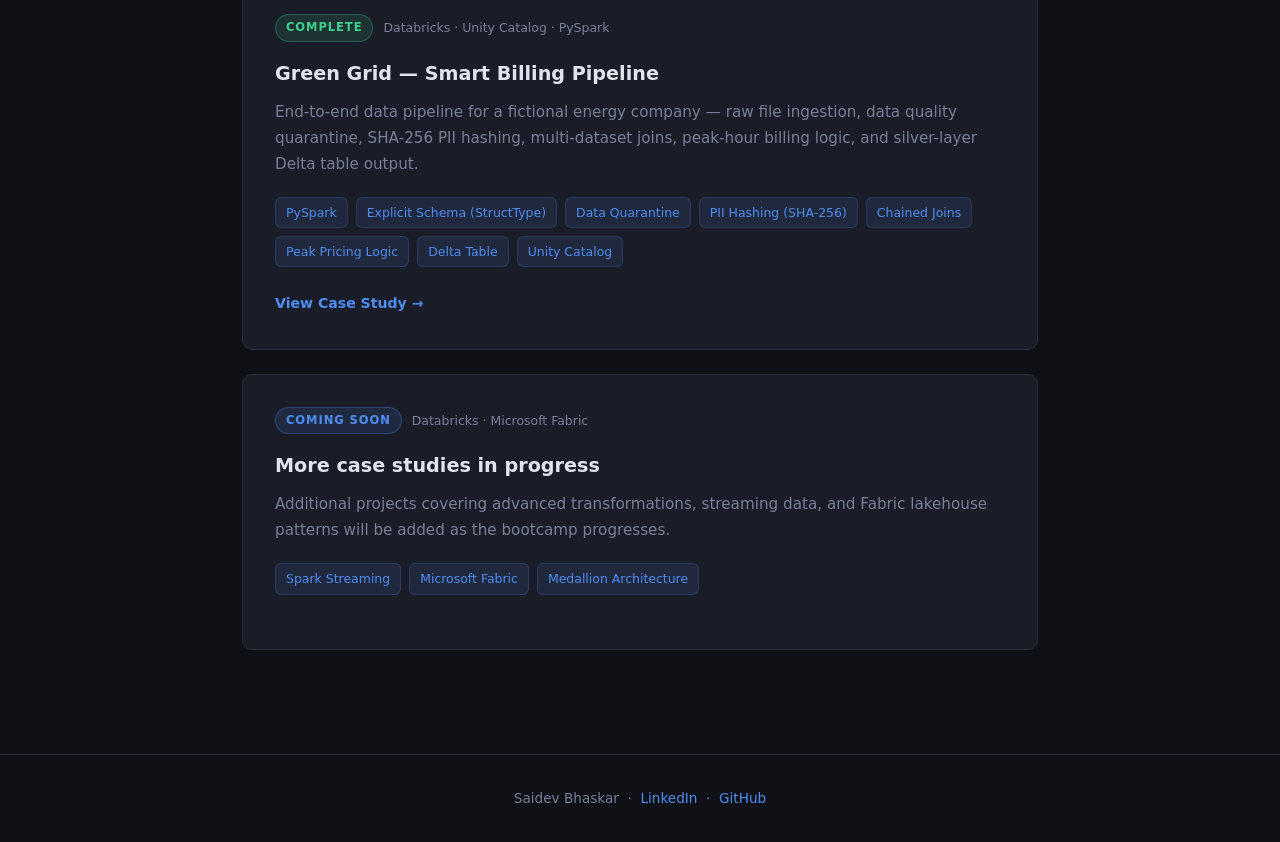
==== commit 73f56985: "Fix numbers bar, update industries to 5, correct DevOps card" ====
--- a/index.html
+++ b/index.html
@@ -50,17 +50,12 @@
       </div>
       <div class="stat-divider"></div>
       <div class="stat">
-        <span class="stat-value">30–50%</span>
-        <span class="stat-label">Query Performance Gain</span>
-      </div>
-      <div class="stat-divider"></div>
-      <div class="stat">
         <span class="stat-value">2</span>
         <span class="stat-label">Microsoft Certifications</span>
       </div>
       <div class="stat-divider"></div>
       <div class="stat">
-        <span class="stat-value">4</span>
+        <span class="stat-value">5</span>
         <span class="stat-label">Industries</span>
       </div>
     </div>
@@ -94,9 +89,11 @@
       <div class="about-card">
         <h3>DevOps & Delivery</h3>
         <p>
-          Git-based version control for Power BI using PBIP/PBIR and Azure DevOps.
-          CI/CD pipelines, structured branching, PR reviews, and PowerShell-based
-          deployment automation. End-to-end delivery: intake → requirements → model → UAT → release.
+          Git-based version control for Power BI using PBIP/PBIR and Azure DevOps —
+          structured branching, PR reviews, and traceable change history. Used Fabric
+          Deployment Pipelines to move reports across Dev/Test/Prod. Built a POC
+          PowerShell script to automate Power BI artifact deployment via code.
+          End-to-end delivery ownership: intake → requirements → model → UAT → release.
         </p>
       </div>
       <div class="about-card">
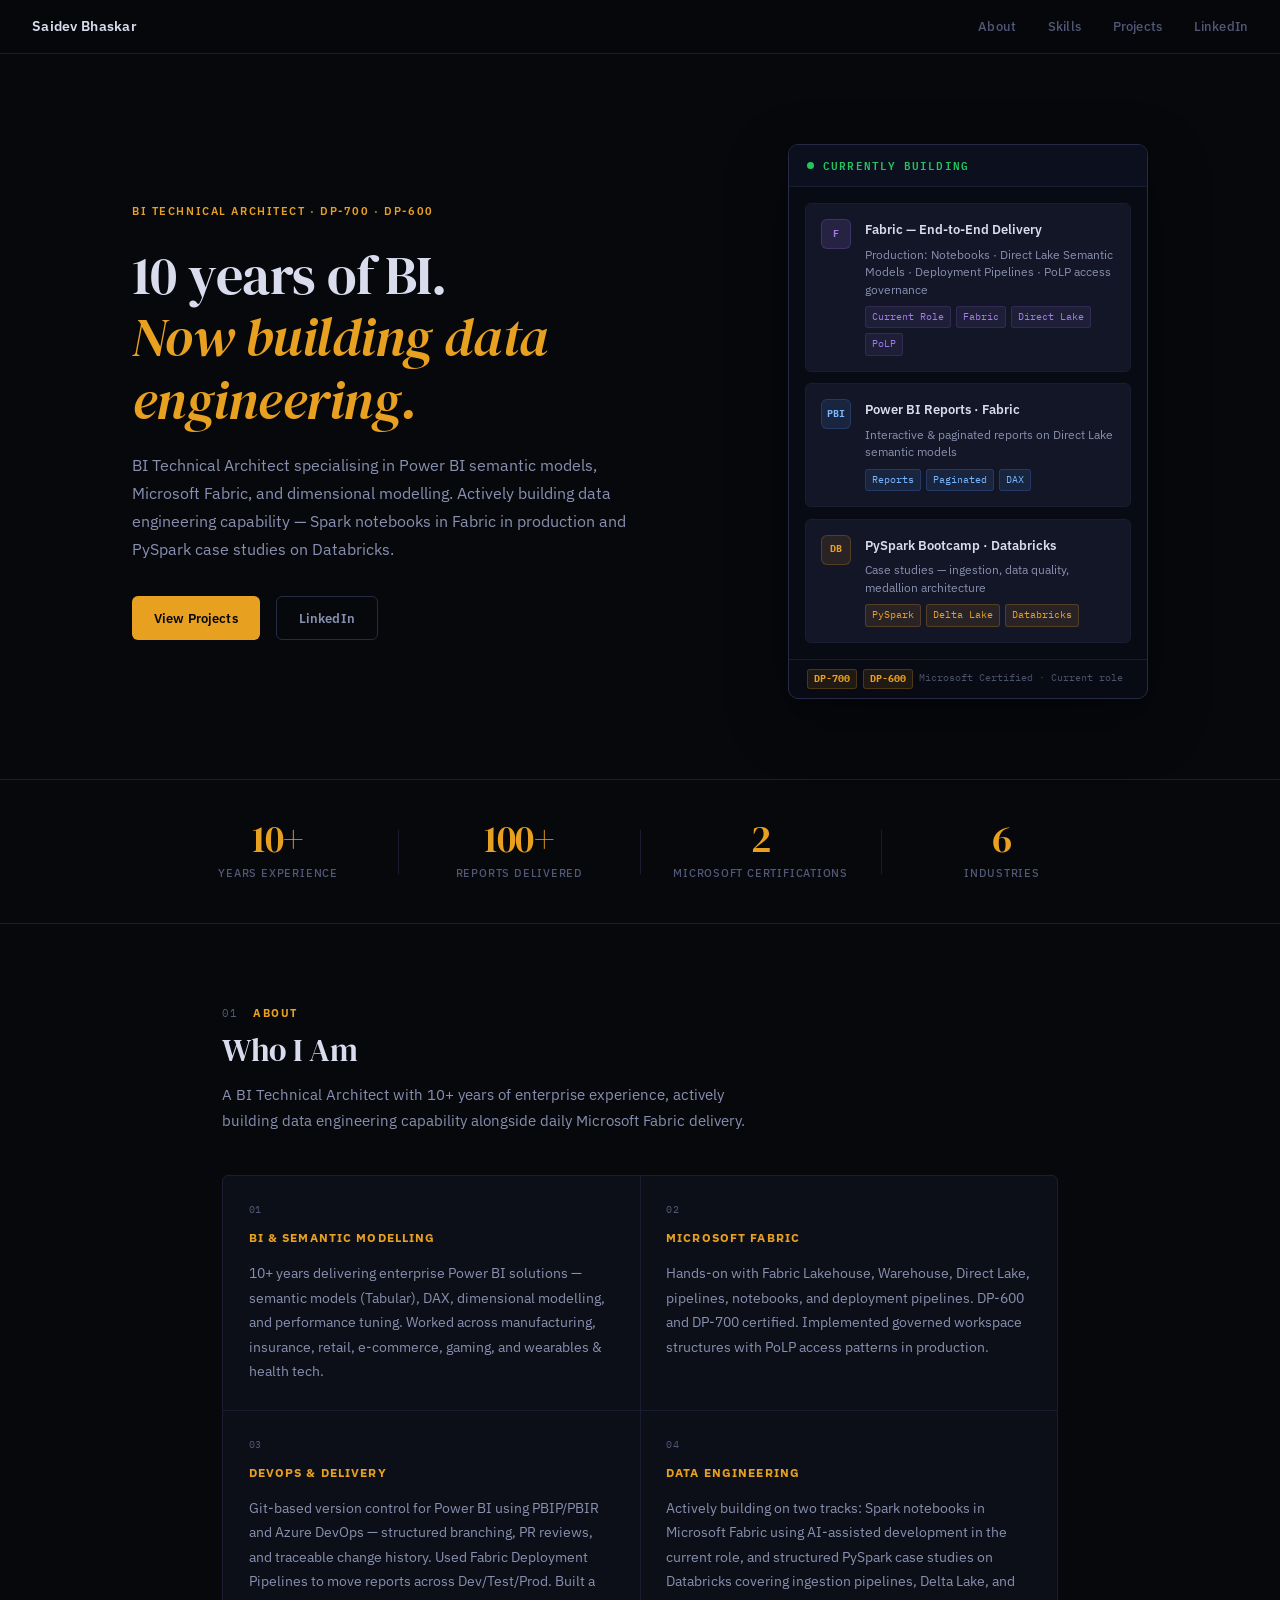
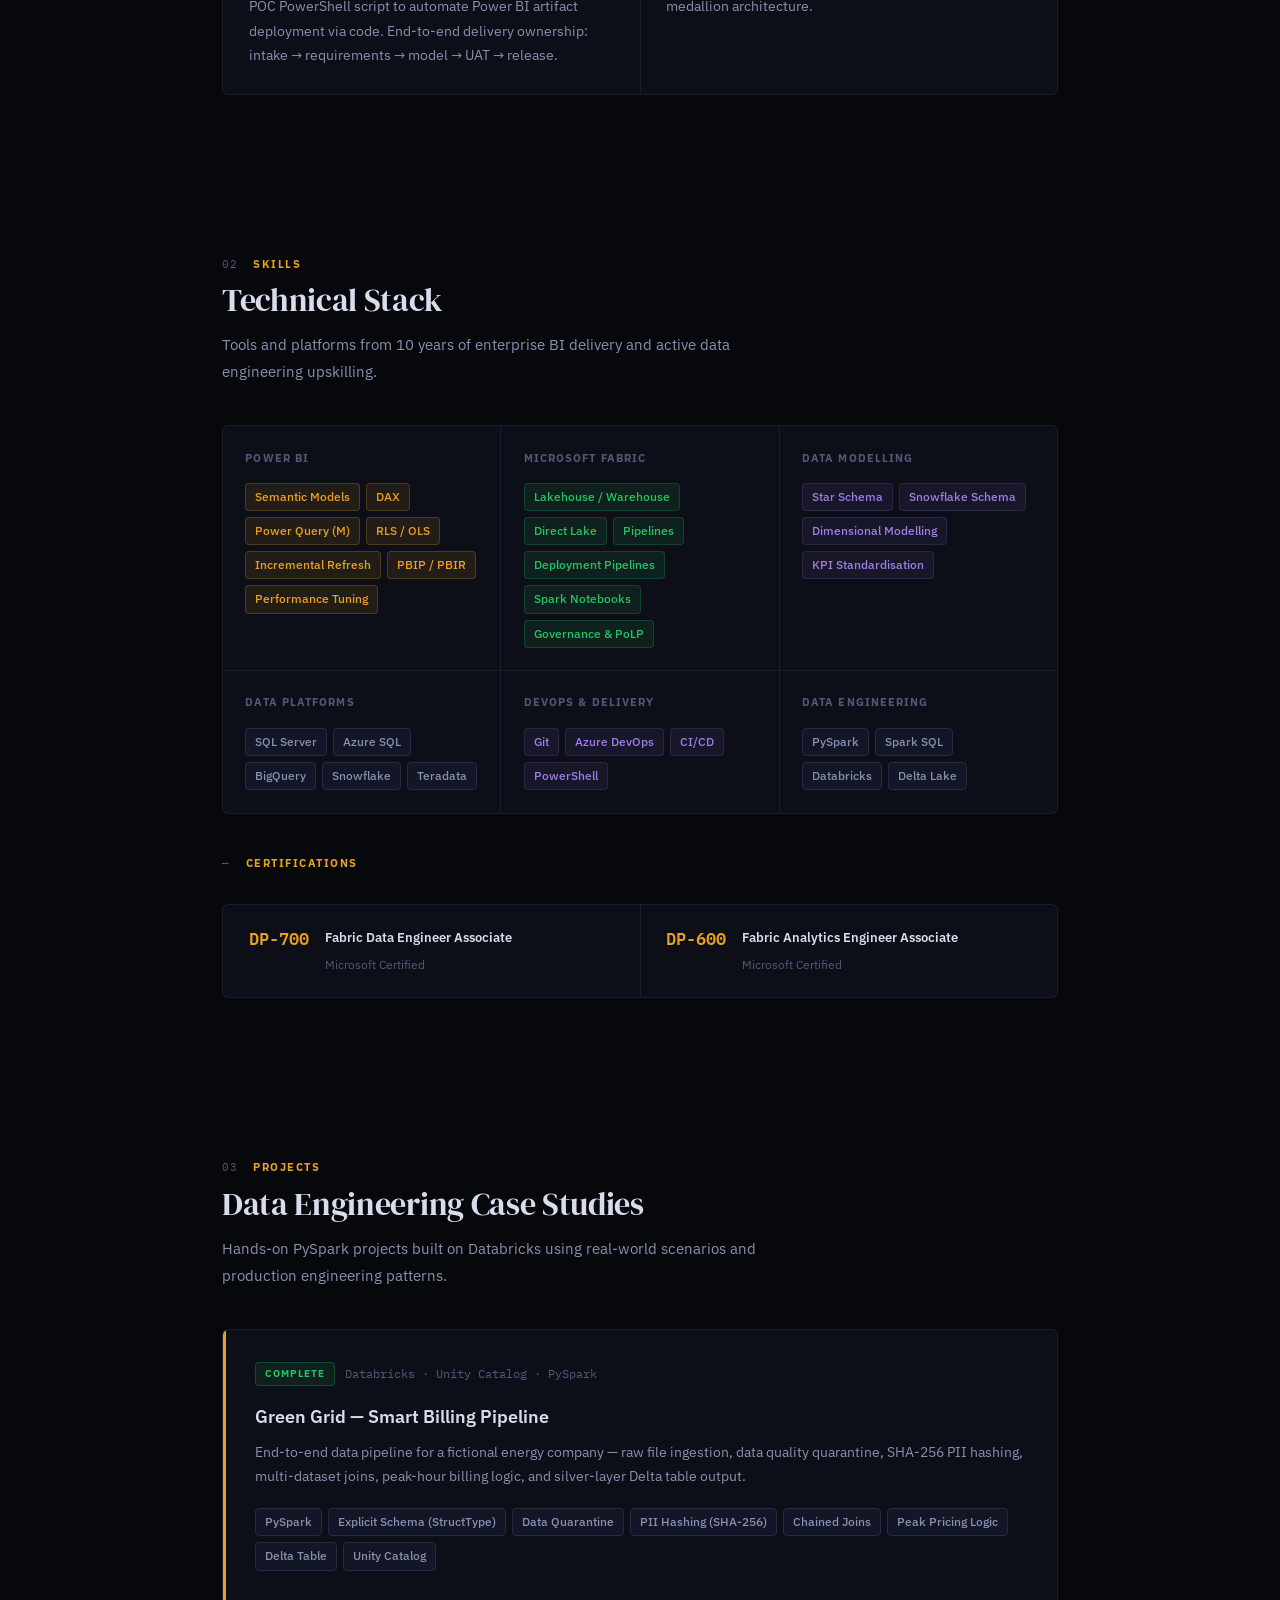
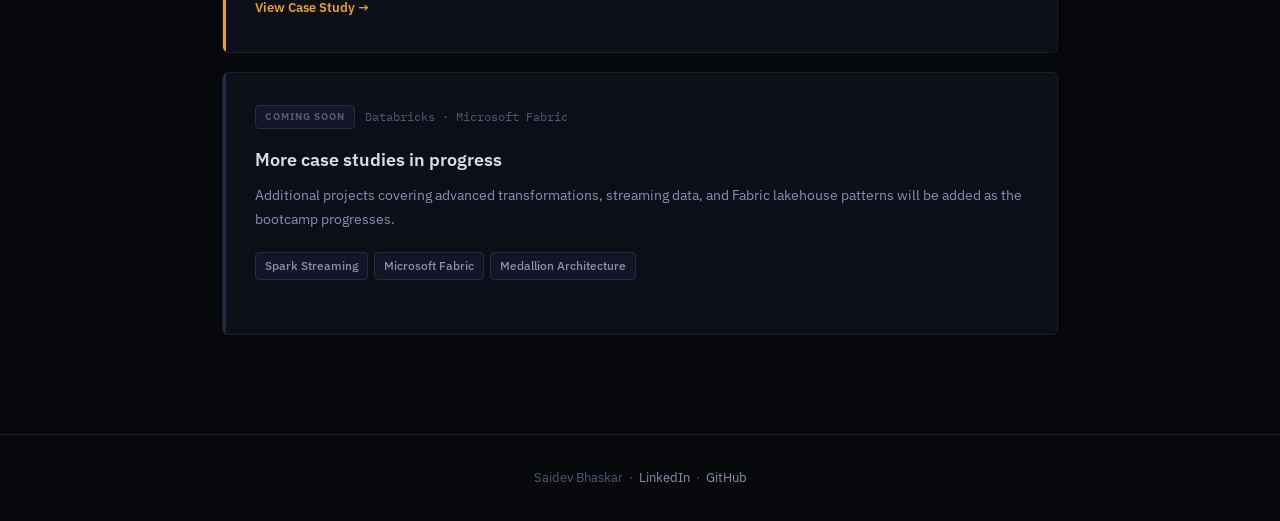
==== commit 45745c91: "Add hero widget and complete site redesign - New amber/dark theme with IBM Plex + DM Serif Display t" ====
--- a/index.html
+++ b/index.html
@@ -22,40 +22,99 @@
 
   <!-- HERO -->
   <div class="hero">
-    <div class="hero-tag">BI Technical Architect · DP-700 · DP-600</div>
-    <h1>10 years of BI.<br /><span>Now building data engineering.</span></h1>
-    <p>
-      BI Technical Architect specialising in Power BI semantic models, Microsoft Fabric,
-      and dimensional modelling. Certified in Fabric Data Engineering (DP-700) and
-      Fabric Analytics Engineering (DP-600). Currently upskilling into PySpark and
-      Databricks to own the full data-to-insights pipeline end to end.
-    </p>
-    <div class="hero-cta">
-      <a href="#projects" class="btn btn-primary">View Projects</a>
-      <a href="https://www.linkedin.com/in/saidevbhaskar" target="_blank" class="btn btn-outline">LinkedIn</a>
-    </div>
+    <div class="hero-content">
+      <div class="hero-eyebrow">BI Technical Architect · DP-700 · DP-600</div>
+      <h1>10 years of BI.<br /><em>Now building data engineering.</em></h1>
+      <p>
+        BI Technical Architect specialising in Power BI semantic models, Microsoft Fabric,
+        and dimensional modelling. Actively building data engineering capability — Spark
+        notebooks in Fabric in production and PySpark case studies on Databricks.
+      </p>
+      <div class="hero-cta">
+        <a href="#projects" class="btn btn-primary">View Projects</a>
+        <a href="https://www.linkedin.com/in/saidevbhaskar" target="_blank" class="btn btn-outline">LinkedIn</a>
+      </div>
+    </div>
+
+    <div class="hero-visual">
+      <div class="building-card">
+        <div class="building-topbar">
+          <span class="live-dot"></span>
+          <span class="building-header-text">Currently Building</span>
+        </div>
+        <div class="building-body">
+
+          <div class="build-item">
+            <div class="build-icon fabric">F</div>
+            <div class="build-info">
+              <div class="build-title">Fabric — End-to-End Delivery</div>
+              <div class="build-sub">Production: Notebooks · Direct Lake Semantic Models · Deployment Pipelines · PoLP access governance</div>
+              <div class="build-tags">
+                <span class="build-tag purple">Current Role</span>
+                <span class="build-tag purple">Fabric</span>
+                <span class="build-tag purple">Direct Lake</span>
+                <span class="build-tag purple">PoLP</span>
+              </div>
+            </div>
+          </div>
+
+          <div class="build-item">
+            <div class="build-icon pbi">PBI</div>
+            <div class="build-info">
+              <div class="build-title">Power BI Reports · Fabric</div>
+              <div class="build-sub">Interactive & paginated reports on Direct Lake semantic models</div>
+              <div class="build-tags">
+                <span class="build-tag blue">Reports</span>
+                <span class="build-tag blue">Paginated</span>
+                <span class="build-tag blue">DAX</span>
+              </div>
+            </div>
+          </div>
+
+          <div class="build-item">
+            <div class="build-icon db">DB</div>
+            <div class="build-info">
+              <div class="build-title">PySpark Bootcamp · Databricks</div>
+              <div class="build-sub">Case studies — ingestion, data quality, medallion architecture</div>
+              <div class="build-tags">
+                <span class="build-tag amber">PySpark</span>
+                <span class="build-tag amber">Delta Lake</span>
+                <span class="build-tag amber">Databricks</span>
+              </div>
+            </div>
+          </div>
+
+        </div>
+        <div class="building-footer">
+          <span class="cert-pill">DP-700</span>
+          <span class="cert-pill">DP-600</span>
+          <span>Microsoft Certified · Current role</span>
+        </div>
+      </div>
+    </div>
+
   </div>
 
   <!-- NUMBERS BAR -->
   <div class="numbers-bar">
     <div class="numbers-inner">
       <div class="stat">
-        <span class="stat-value">10+</span>
+        <span class="stat-value" data-value="10">10+</span>
         <span class="stat-label">Years Experience</span>
       </div>
       <div class="stat-divider"></div>
       <div class="stat">
-        <span class="stat-value">100+</span>
+        <span class="stat-value" data-value="100">100+</span>
         <span class="stat-label">Reports Delivered</span>
       </div>
       <div class="stat-divider"></div>
       <div class="stat">
-        <span class="stat-value">2</span>
+        <span class="stat-value" data-value="2">2</span>
         <span class="stat-label">Microsoft Certifications</span>
       </div>
       <div class="stat-divider"></div>
       <div class="stat">
-        <span class="stat-value">5</span>
+        <span class="stat-value" data-value="6">6</span>
         <span class="stat-label">Industries</span>
       </div>
     </div>
@@ -63,22 +122,27 @@
 
   <!-- ABOUT -->
   <section id="about">
-    <div class="section-label">About</div>
+    <div class="section-header">
+      <span class="section-num">01</span>
+      <span class="section-label">About</span>
+    </div>
     <h2 class="section-title">Who I Am</h2>
     <p class="section-sub">
-      A BI professional with deep enterprise experience, expanding into data engineering
-      through hands-on work on Databricks and Microsoft Fabric.
+      A BI Technical Architect with 10+ years of enterprise experience, actively building
+      data engineering capability alongside daily Microsoft Fabric delivery.
     </p>
     <div class="about-grid">
-      <div class="about-card">
+      <div class="about-card" data-animate>
+        <div class="about-card-num">01</div>
         <h3>BI & Semantic Modelling</h3>
         <p>
           10+ years delivering enterprise Power BI solutions — semantic models (Tabular),
           DAX, dimensional modelling, and performance tuning. Worked across manufacturing,
-          insurance, retail, and e-commerce.
+          insurance, retail, e-commerce, gaming, and wearables & health tech.
         </p>
       </div>
-      <div class="about-card">
+      <div class="about-card" data-animate data-animate-delay="1">
+        <div class="about-card-num">02</div>
         <h3>Microsoft Fabric</h3>
         <p>
           Hands-on with Fabric Lakehouse, Warehouse, Direct Lake, pipelines, notebooks,
@@ -86,7 +150,8 @@
           workspace structures with PoLP access patterns in production.
         </p>
       </div>
-      <div class="about-card">
+      <div class="about-card" data-animate data-animate-delay="2">
+        <div class="about-card-num">03</div>
         <h3>DevOps & Delivery</h3>
         <p>
           Git-based version control for Power BI using PBIP/PBIR and Azure DevOps —
@@ -96,12 +161,14 @@
           End-to-end delivery ownership: intake → requirements → model → UAT → release.
         </p>
       </div>
-      <div class="about-card">
-        <h3>Data Engineering (Upskilling)</h3>
+      <div class="about-card" data-animate data-animate-delay="3">
+        <div class="about-card-num">04</div>
+        <h3>Data Engineering</h3>
         <p>
-          Building production-grade PySpark skills through case studies on Databricks —
-          ingestion pipelines, data quality patterns, Unity Catalog, Delta Lake, and
-          silver-layer table design.
+          Actively building on two tracks: Spark notebooks in Microsoft Fabric using
+          AI-assisted development in the current role, and structured PySpark case studies
+          on Databricks covering ingestion pipelines, Delta Lake, and medallion
+          architecture.
         </p>
       </div>
     </div>
@@ -109,45 +176,37 @@
 
   <!-- SKILLS -->
   <section id="skills">
-    <div class="section-label">Skills</div>
+    <div class="section-header">
+      <span class="section-num">02</span>
+      <span class="section-label">Skills</span>
+    </div>
     <h2 class="section-title">Technical Stack</h2>
     <p class="section-sub">Tools and platforms from 10 years of enterprise BI delivery and active data engineering upskilling.</p>
     <div class="skills-grid">
-      <div class="skill-group">
+      <div class="skill-group" data-animate>
         <h3>Power BI</h3>
         <div class="skill-tags">
-          <span class="tag">Semantic Models (Tabular)</span>
-          <span class="tag">DAX</span>
-          <span class="tag">Power Query (M)</span>
-          <span class="tag">RLS / OLS</span>
-          <span class="tag">Incremental Refresh</span>
-          <span class="tag">PBIP / PBIR</span>
-          <span class="tag">Performance Tuning</span>
-        </div>
-      </div>
-      <div class="skill-group">
+          <span class="tag amber">Semantic Models</span>
+          <span class="tag amber">DAX</span>
+          <span class="tag amber">Power Query (M)</span>
+          <span class="tag amber">RLS / OLS</span>
+          <span class="tag amber">Incremental Refresh</span>
+          <span class="tag amber">PBIP / PBIR</span>
+          <span class="tag amber">Performance Tuning</span>
+        </div>
+      </div>
+      <div class="skill-group" data-animate data-animate-delay="1">
         <h3>Microsoft Fabric</h3>
         <div class="skill-tags">
           <span class="tag green">Lakehouse / Warehouse</span>
           <span class="tag green">Direct Lake</span>
           <span class="tag green">Pipelines</span>
           <span class="tag green">Deployment Pipelines</span>
-          <span class="tag green">Notebooks (PySpark)</span>
+          <span class="tag green">Spark Notebooks</span>
           <span class="tag green">Governance & PoLP</span>
         </div>
       </div>
-      <div class="skill-group">
-        <h3>Data Engineering</h3>
-        <div class="skill-tags">
-          <span class="tag">PySpark</span>
-          <span class="tag">Spark SQL</span>
-          <span class="tag">Databricks</span>
-          <span class="tag">Unity Catalog</span>
-          <span class="tag">Delta Lake</span>
-          <span class="tag">ADF (upskilling)</span>
-        </div>
-      </div>
-      <div class="skill-group">
+      <div class="skill-group" data-animate data-animate-delay="2">
         <h3>Data Modelling</h3>
         <div class="skill-tags">
           <span class="tag purple">Star Schema</span>
@@ -156,7 +215,7 @@
           <span class="tag purple">KPI Standardisation</span>
         </div>
       </div>
-      <div class="skill-group">
+      <div class="skill-group" data-animate>
         <h3>Data Platforms</h3>
         <div class="skill-tags">
           <span class="tag">SQL Server</span>
@@ -166,7 +225,7 @@
           <span class="tag">Teradata</span>
         </div>
       </div>
-      <div class="skill-group">
+      <div class="skill-group" data-animate data-animate-delay="1">
         <h3>DevOps & Delivery</h3>
         <div class="skill-tags">
           <span class="tag purple">Git</span>
@@ -175,19 +234,35 @@
           <span class="tag purple">PowerShell</span>
         </div>
       </div>
+      <div class="skill-group" data-animate data-animate-delay="2">
+        <h3>Data Engineering</h3>
+        <div class="skill-tags">
+          <span class="tag">PySpark</span>
+          <span class="tag">Spark SQL</span>
+          <span class="tag">Databricks</span>
+          <span class="tag">Delta Lake</span>
+        </div>
+      </div>
     </div>
 
     <!-- CERTIFICATIONS -->
-    <div style="margin-top: 2rem;">
-      <div class="section-label" style="margin-bottom: 0.8rem;">Certifications</div>
-      <div style="display: flex; gap: 1rem; flex-wrap: wrap;">
-        <div class="about-card" style="flex: 1; min-width: 240px;">
-          <h3>DP-700</h3>
-          <p>Microsoft Certified: Fabric Data Engineer Associate</p>
-        </div>
-        <div class="about-card" style="flex: 1; min-width: 240px;">
-          <h3>DP-600</h3>
-          <p>Microsoft Certified: Fabric Analytics Engineer Associate</p>
+    <div class="section-header" style="margin-top: 2.5rem;">
+      <span class="section-num">—</span>
+      <span class="section-label">Certifications</span>
+    </div>
+    <div class="certs-grid">
+      <div class="cert-card" data-animate>
+        <div class="cert-badge">DP-700</div>
+        <div class="cert-info">
+          <h3>Fabric Data Engineer Associate</h3>
+          <p>Microsoft Certified</p>
+        </div>
+      </div>
+      <div class="cert-card" data-animate data-animate-delay="1">
+        <div class="cert-badge">DP-600</div>
+        <div class="cert-info">
+          <h3>Fabric Analytics Engineer Associate</h3>
+          <p>Microsoft Certified</p>
         </div>
       </div>
     </div>
@@ -195,14 +270,17 @@
 
   <!-- PROJECTS -->
   <section id="projects">
-    <div class="section-label">Projects</div>
+    <div class="section-header">
+      <span class="section-num">03</span>
+      <span class="section-label">Projects</span>
+    </div>
     <h2 class="section-title">Data Engineering Case Studies</h2>
     <p class="section-sub">
       Hands-on PySpark projects built on Databricks using real-world scenarios and
       production engineering patterns.
     </p>
 
-    <div class="project-card">
+    <div class="project-card complete" data-animate>
       <div class="project-meta">
         <span class="project-badge badge-complete">Complete</span>
         <span class="project-platform">Databricks · Unity Catalog · PySpark</span>
@@ -226,7 +304,7 @@
       <a href="case-studies/green-grid.html" class="project-link">View Case Study →</a>
     </div>
 
-    <div class="project-card">
+    <div class="project-card" data-animate>
       <div class="project-meta">
         <span class="project-badge badge-inprogress">Coming Soon</span>
         <span class="project-platform">Databricks · Microsoft Fabric</span>
@@ -253,5 +331,42 @@
     </p>
   </footer>
 
+  <script>
+    // Scroll fade-in
+    const observer = new IntersectionObserver((entries) => {
+      entries.forEach(el => {
+        if (el.isIntersecting) el.target.classList.add('visible');
+      });
+    }, { threshold: 0.12 });
+    document.querySelectorAll('[data-animate]').forEach(el => observer.observe(el));
+
+    // Stats counter animation
+    function animateCount(el) {
+      const target = parseInt(el.dataset.value);
+      const suffix = el.textContent.replace(/[0-9]/g, '');
+      const duration = 1200;
+      const start = performance.now();
+      function step(now) {
+        const progress = Math.min((now - start) / duration, 1);
+        const ease = 1 - Math.pow(1 - progress, 3);
+        el.textContent = Math.floor(ease * target) + suffix;
+        if (progress < 1) requestAnimationFrame(step);
+      }
+      requestAnimationFrame(step);
+    }
+
+    const statsObserver = new IntersectionObserver((entries) => {
+      entries.forEach(entry => {
+        if (entry.isIntersecting) {
+          entry.target.querySelectorAll('.stat-value[data-value]').forEach(animateCount);
+          statsObserver.unobserve(entry.target);
+        }
+      });
+    }, { threshold: 0.5 });
+
+    const bar = document.querySelector('.numbers-bar');
+    if (bar) statsObserver.observe(bar);
+  </script>
+
 </body>
 </html>
--- a/style.css
+++ b/style.css
@@ -1,96 +1,274 @@
-/* ─── Reset & Base ─────────────────────────────────────────── */
+/* ─── Fonts ──────────────────────────────────────────────── */
+@import url('https://fonts.googleapis.com/css2?family=DM+Serif+Display:ital@0;1&family=IBM+Plex+Mono:wght@400;600&family=IBM+Plex+Sans:wght@300;400;500;600;700&display=swap');
+
+/* ─── Reset & Variables ──────────────────────────────────── */
 *, *::before, *::after { box-sizing: border-box; margin: 0; padding: 0; }
 
 :root {
-  --bg:        #0f1117;
-  --surface:   #1a1d27;
-  --border:    #2a2d3a;
-  --accent:    #4f8ef7;
-  --accent2:   #7c5cbf;
-  --text:      #e2e4ed;
-  --muted:     #7a7f99;
-  --code-bg:   #12151f;
-  --green:     #3ecf8e;
-  --radius:    10px;
-  --font:      'Inter', 'Segoe UI', system-ui, sans-serif;
-  --mono:      'JetBrains Mono', 'Fira Code', 'Cascadia Code', monospace;
+  --bg:         #07080c;
+  --surface:    #0d0f18;
+  --surface-2:  #131626;
+  --border:     #1a1d30;
+  --border-2:   #252a45;
+  --accent:     #e8a020;
+  --accent-low: rgba(232,160,32,0.1);
+  --accent-mid: rgba(232,160,32,0.22);
+  --text:       #d8dced;
+  --muted:      #525878;
+  --muted-2:    #8890b0;
+  --green:      #22c55e;
+  --green-low:  rgba(34,197,94,0.1);
+  --radius:     6px;
+  --sans:       'IBM Plex Sans', system-ui, sans-serif;
+  --serif:      'DM Serif Display', Georgia, serif;
+  --mono:       'IBM Plex Mono', monospace;
+  --max-w:      900px;
 }
 
 html { scroll-behavior: smooth; }
 
 body {
-  font-family: var(--font);
+  font-family: var(--sans);
   background: var(--bg);
   color: var(--text);
   line-height: 1.7;
   font-size: 16px;
+  -webkit-font-smoothing: antialiased;
 }
 
 a { color: var(--accent); text-decoration: none; }
-a:hover { text-decoration: underline; }
-
-/* ─── Nav ───────────────────────────────────────────────────── */
+a:hover { opacity: 0.75; }
+
+/* ─── Scroll Animations ──────────────────────────────────── */
+[data-animate] {
+  opacity: 0;
+  transform: translateY(18px);
+  transition: opacity 0.5s ease, transform 0.5s ease;
+}
+[data-animate].visible { opacity: 1; transform: none; }
+[data-animate-delay="1"] { transition-delay: 0.1s; }
+[data-animate-delay="2"] { transition-delay: 0.2s; }
+[data-animate-delay="3"] { transition-delay: 0.3s; }
+
+/* ─── Nav ────────────────────────────────────────────────── */
 nav {
   position: sticky;
   top: 0;
   z-index: 100;
-  background: rgba(15, 17, 23, 0.92);
-  backdrop-filter: blur(10px);
+  background: rgba(7,8,12,0.92);
+  backdrop-filter: blur(12px);
   border-bottom: 1px solid var(--border);
   padding: 0 2rem;
   display: flex;
   align-items: center;
   justify-content: space-between;
-  height: 60px;
+  height: 54px;
 }
 
 .nav-brand {
-  font-weight: 700;
-  font-size: 1rem;
+  font-weight: 600;
+  font-size: 0.88rem;
   color: var(--text);
   letter-spacing: 0.02em;
 }
 
 .nav-links { display: flex; gap: 2rem; }
-.nav-links a { color: var(--muted); font-size: 0.9rem; transition: color 0.2s; }
-.nav-links a:hover { color: var(--text); text-decoration: none; }
-
-/* ─── Hero ──────────────────────────────────────────────────── */
+.nav-links a {
+  color: var(--muted);
+  font-size: 0.84rem;
+  font-weight: 500;
+  transition: color 0.2s;
+  letter-spacing: 0.01em;
+}
+.nav-links a:hover { color: var(--text); opacity: 1; }
+
+/* ─── Hero ───────────────────────────────────────────────── */
 .hero {
-  padding: 100px 2rem 80px;
-  max-width: 860px;
+  padding: 90px 2rem 80px;
+  max-width: 1080px;
   margin: 0 auto;
-}
-
+  display: grid;
+  grid-template-columns: 1fr 360px;
+  gap: 4rem;
+  align-items: stretch;
+}
+
+.hero-content { display: flex; flex-direction: column; justify-content: center; }
+.hero-visual   { display: flex; flex-direction: column; }
+
+@media (max-width: 800px) {
+  .hero { grid-template-columns: 1fr; }
+  .hero-visual { display: none; }
+}
+
+/* ── Currently Building widget ── */
+.building-card {
+  background: #090b14;
+  border: 1px solid var(--border-2);
+  border-radius: 10px;
+  overflow: hidden;
+  box-shadow: 0 20px 60px rgba(0,0,0,0.4);
+  display: flex;
+  flex-direction: column;
+  flex: 1;
+}
+.building-topbar {
+  display: flex;
+  align-items: center;
+  gap: 0.6rem;
+  padding: 0.7rem 1.1rem;
+  background: #0c0f1e;
+  border-bottom: 1px solid var(--border);
+}
+.live-dot {
+  width: 7px; height: 7px;
+  background: var(--green);
+  border-radius: 50%;
+  flex-shrink: 0;
+  animation: pulse 2s infinite;
+}
+@keyframes pulse {
+  0%, 100% { opacity: 1; box-shadow: 0 0 0 0 rgba(34,197,94,0.4); }
+  50%       { opacity: 0.7; box-shadow: 0 0 0 5px rgba(34,197,94,0); }
+}
+.building-header-text {
+  font-family: var(--mono);
+  font-size: 0.68rem;
+  font-weight: 600;
+  letter-spacing: 0.1em;
+  text-transform: uppercase;
+  color: var(--green);
+}
+.building-body {
+  padding: 1rem;
+  display: flex;
+  flex-direction: column;
+  gap: 0.7rem;
+  flex: 1;
+}
+.build-item {
+  display: flex;
+  gap: 0.85rem;
+  align-items: flex-start;
+  padding: 0.95rem;
+  background: var(--surface-2);
+  border: 1px solid var(--border);
+  border-radius: 6px;
+}
+.build-icon {
+  width: 30px; height: 30px;
+  border-radius: 6px;
+  display: flex; align-items: center; justify-content: center;
+  font-size: 0.62rem; font-weight: 800;
+  flex-shrink: 0;
+  font-family: var(--mono);
+}
+.build-icon.fabric { background: rgba(124,92,191,0.18); color: #a07de8; border: 1px solid rgba(124,92,191,0.3); }
+.build-icon.pbi    { background: rgba(79,142,247,0.12);  color: #79b8ff; border: 1px solid rgba(79,142,247,0.2); }
+.build-icon.db     { background: var(--accent-low); color: var(--accent); border: 1px solid var(--accent-mid); }
+.build-info { flex: 1; min-width: 0; }
+.build-title {
+  font-size: 0.8rem;
+  font-weight: 600;
+  color: var(--text);
+  margin-bottom: 0.3rem;
+}
+.build-sub {
+  font-size: 0.73rem;
+  color: var(--muted-2);
+  line-height: 1.5;
+  margin-bottom: 0.5rem;
+}
+.build-tags { display: flex; gap: 5px; flex-wrap: wrap; }
+.build-tag {
+  font-family: var(--mono);
+  font-size: 0.6rem;
+  color: var(--muted);
+  background: var(--border);
+  border-radius: 3px;
+  padding: 2px 6px;
+}
+.build-tag.purple { background: rgba(124,92,191,0.12); color: #a07de8; border: 1px solid rgba(124,92,191,0.2); }
+.build-tag.amber  { background: var(--accent-low); color: var(--accent); border: 1px solid var(--accent-mid); }
+.build-tag.blue   { background: rgba(79,142,247,0.12); color: #79b8ff; border: 1px solid rgba(79,142,247,0.2); }
+.building-footer {
+  padding: 0.55rem 1.1rem;
+  border-top: 1px solid var(--border);
+  font-family: var(--mono);
+  font-size: 0.62rem;
+  color: #4a5268;
+  display: flex;
+  gap: 6px;
+  align-items: center;
+}
+.building-footer .cert-pill {
+  background: var(--accent-low);
+  border: 1px solid var(--accent-mid);
+  color: var(--accent);
+  font-size: 0.6rem;
+  font-weight: 700;
+  padding: 1px 6px;
+  border-radius: 3px;
+}
+
+.hero-eyebrow {
+  display: inline-flex;
+  align-items: center;
+  gap: 10px;
+  font-size: 0.7rem;
+  font-weight: 600;
+  letter-spacing: 0.14em;
+  text-transform: uppercase;
+  color: var(--accent);
+  margin-bottom: 1.4rem;
+}
+
+
+/* Also used in case study hero */
 .hero-tag {
+  display: inline-flex;
+  align-items: center;
+  gap: 10px;
+  font-size: 0.7rem;
+  font-weight: 600;
+  letter-spacing: 0.14em;
+  text-transform: uppercase;
+  color: var(--accent);
+  margin-bottom: 1.4rem;
+}
+
+.hero-tag::before {
+  content: '';
   display: inline-block;
-  background: rgba(79, 142, 247, 0.12);
-  border: 1px solid rgba(79, 142, 247, 0.3);
-  color: var(--accent);
-  font-size: 0.78rem;
-  font-weight: 600;
-  letter-spacing: 0.08em;
-  text-transform: uppercase;
-  padding: 4px 12px;
-  border-radius: 20px;
-  margin-bottom: 1.5rem;
+  width: 22px;
+  height: 1px;
+  background: var(--accent);
 }
 
 .hero h1 {
-  font-size: clamp(2rem, 5vw, 3.2rem);
-  font-weight: 800;
+  font-family: var(--serif);
+  font-size: clamp(2.2rem, 5vw, 3.4rem);
+  font-weight: 400;
   line-height: 1.15;
-  letter-spacing: -0.02em;
+  letter-spacing: -0.01em;
   margin-bottom: 1.2rem;
-}
-
+  color: var(--text);
+}
+
+.hero h1 em {
+  font-style: italic;
+  color: var(--accent);
+}
+
+/* fallback for span inside h1 */
 .hero h1 span { color: var(--accent); }
 
 .hero p {
-  font-size: 1.1rem;
-  color: var(--muted);
-  max-width: 620px;
+  font-size: 0.98rem;
+  color: var(--muted-2);
+  max-width: 520px;
   margin-bottom: 2rem;
+  line-height: 1.8;
 }
 
 .hero-cta { display: flex; gap: 1rem; flex-wrap: wrap; }
@@ -101,197 +279,340 @@
   gap: 8px;
   padding: 10px 22px;
   border-radius: var(--radius);
-  font-size: 0.9rem;
+  font-size: 0.84rem;
   font-weight: 600;
   transition: all 0.2s;
   cursor: pointer;
   border: none;
-}
-
-.btn-primary {
-  background: var(--accent);
-  color: #fff;
-}
-.btn-primary:hover { background: #3a7de8; text-decoration: none; }
+  letter-spacing: 0.01em;
+}
+
+.btn-primary { background: var(--accent); color: #07080c; }
+.btn-primary:hover { background: #f0b030; opacity: 1; }
 
 .btn-outline {
   background: transparent;
-  border: 1px solid var(--border);
-  color: var(--text);
-}
-.btn-outline:hover { border-color: var(--accent); color: var(--accent); text-decoration: none; }
-
-/* ─── Numbers Bar ───────────────────────────────────────────── */
+  border: 1px solid var(--border-2);
+  color: var(--muted-2);
+}
+.btn-outline:hover { border-color: var(--accent); color: var(--accent); opacity: 1; }
+
+/* ─── Terminal Widget ────────────────────────────────────── */
+.hero-visual { position: relative; }
+
+.terminal-card {
+  background: #090b14;
+  border: 1px solid var(--border-2);
+  border-radius: 10px;
+  overflow: hidden;
+  box-shadow: 0 20px 60px rgba(0,0,0,0.5), 0 0 0 1px rgba(232,160,32,0.05);
+  font-family: var(--mono);
+}
+
+.terminal-topbar {
+  display: flex;
+  align-items: center;
+  gap: 0.7rem;
+  padding: 0.65rem 1rem;
+  background: #0c0f1e;
+  border-bottom: 1px solid var(--border);
+}
+
+.terminal-dots { display: flex; gap: 6px; }
+.tdot { width: 10px; height: 10px; border-radius: 50%; }
+.tdot-r { background: #ff5f57; }
+.tdot-y { background: #ffbd2e; }
+.tdot-g { background: #28c840; }
+
+.terminal-filename {
+  color: var(--muted);
+  font-size: 0.7rem;
+  margin-left: 4px;
+  letter-spacing: 0.02em;
+}
+
+.terminal-code {
+  padding: 1.1rem 1.2rem;
+  color: #7a90b0;
+  line-height: 1.95;
+  white-space: pre;
+  overflow-x: auto;
+  font-size: 0.74rem;
+}
+
+.t-comment { color: #2e3a50; }
+.t-kw  { color: #79b8ff; }
+.t-str { color: #9ecbff; }
+.t-fn  { color: #b392f0; }
+.t-num { color: var(--accent); }
+
+.terminal-status {
+  padding: 0.55rem 1.2rem;
+  background: rgba(34,197,94,0.05);
+  border-top: 1px solid rgba(34,197,94,0.12);
+  color: var(--green);
+  font-size: 0.7rem;
+  display: flex;
+  align-items: center;
+  gap: 0.5rem;
+}
+
+/* ─── Numbers Bar ────────────────────────────────────────── */
 .numbers-bar {
   border-top: 1px solid var(--border);
   border-bottom: 1px solid var(--border);
-  background: var(--surface);
-  padding: 2rem;
+  padding: 2.5rem 2rem;
 }
 
 .numbers-inner {
-  max-width: 860px;
+  max-width: var(--max-w);
   margin: 0 auto;
   display: flex;
   align-items: center;
   justify-content: space-between;
   flex-wrap: wrap;
-  gap: 1.5rem;
+  gap: 2rem;
 }
 
 .stat {
   display: flex;
   flex-direction: column;
   align-items: center;
-  gap: 4px;
+  gap: 6px;
   flex: 1;
-  min-width: 120px;
+  min-width: 110px;
 }
 
 .stat-value {
-  font-size: 1.8rem;
-  font-weight: 800;
-  color: var(--accent);
-  letter-spacing: -0.02em;
+  font-family: var(--serif);
+  font-size: 2.4rem;
+  font-weight: 400;
+  color: var(--accent);
   line-height: 1;
+  letter-spacing: -0.01em;
 }
 
 .stat-label {
-  font-size: 0.75rem;
+  font-size: 0.7rem;
   color: var(--muted);
   text-align: center;
   font-weight: 500;
-  letter-spacing: 0.03em;
+  letter-spacing: 0.07em;
+  text-transform: uppercase;
 }
 
 .stat-divider {
   width: 1px;
-  height: 40px;
+  height: 44px;
   background: var(--border);
   flex-shrink: 0;
 }
 
-@media (max-width: 600px) {
-  .stat-divider { display: none; }
-  .numbers-inner { justify-content: center; }
-  .stat { min-width: 100px; }
-}
-
-/* ─── Section Base ──────────────────────────────────────────── */
+/* ─── Section Base ───────────────────────────────────────── */
 section {
   padding: 80px 2rem;
-  max-width: 860px;
+  max-width: var(--max-w);
   margin: 0 auto;
 }
 
+.section-header {
+  display: flex;
+  align-items: baseline;
+  gap: 1rem;
+  margin-bottom: 0.5rem;
+}
+
+.section-num {
+  font-family: var(--mono);
+  font-size: 0.68rem;
+  color: var(--muted);
+  letter-spacing: 0.06em;
+}
+
 .section-label {
-  font-size: 0.75rem;
+  font-size: 0.68rem;
   font-weight: 700;
-  letter-spacing: 0.12em;
+  letter-spacing: 0.14em;
   text-transform: uppercase;
   color: var(--accent);
-  margin-bottom: 0.6rem;
 }
 
 .section-title {
-  font-size: 1.8rem;
-  font-weight: 800;
-  letter-spacing: -0.02em;
+  font-family: var(--serif);
+  font-size: 2rem;
+  font-weight: 400;
+  letter-spacing: -0.01em;
   margin-bottom: 0.8rem;
+  line-height: 1.2;
 }
 
 .section-sub {
-  color: var(--muted);
-  font-size: 1rem;
+  color: var(--muted-2);
+  font-size: 0.92rem;
   margin-bottom: 2.5rem;
-  max-width: 580px;
-}
-
-/* ─── About ─────────────────────────────────────────────────── */
+  max-width: 560px;
+  line-height: 1.8;
+}
+
+/* ─── About ──────────────────────────────────────────────── */
 .about-grid {
   display: grid;
   grid-template-columns: 1fr 1fr;
-  gap: 2rem;
-}
-
-@media (max-width: 620px) { .about-grid { grid-template-columns: 1fr; } }
+  gap: 1px;
+  border: 1px solid var(--border);
+  border-radius: var(--radius);
+  overflow: hidden;
+  background: var(--border);
+}
+
+@media (max-width: 640px) { .about-grid { grid-template-columns: 1fr; } }
 
 .about-card {
   background: var(--surface);
-  border: 1px solid var(--border);
-  border-radius: var(--radius);
-  padding: 1.5rem;
+  padding: 1.6rem;
+  transition: background 0.2s;
+}
+.about-card:hover { background: var(--surface-2); }
+
+.about-card-num {
+  font-family: var(--mono);
+  font-size: 0.64rem;
+  color: var(--muted);
+  letter-spacing: 0.06em;
+  margin-bottom: 0.5rem;
 }
 
 .about-card h3 {
-  font-size: 0.85rem;
+  font-size: 0.78rem;
   font-weight: 700;
   text-transform: uppercase;
-  letter-spacing: 0.08em;
-  color: var(--muted);
+  letter-spacing: 0.09em;
+  color: var(--accent);
   margin-bottom: 0.8rem;
 }
 
-.about-card p { color: var(--text); font-size: 0.95rem; line-height: 1.7; }
-
-/* ─── Skills ────────────────────────────────────────────────── */
+.about-card p { color: var(--muted-2); font-size: 0.88rem; line-height: 1.75; }
+
+/* ─── Skills ─────────────────────────────────────────────── */
 .skills-grid {
   display: grid;
   grid-template-columns: repeat(auto-fill, minmax(240px, 1fr));
-  gap: 1.2rem;
+  gap: 1px;
+  border: 1px solid var(--border);
+  border-radius: var(--radius);
+  overflow: hidden;
+  background: var(--border);
 }
 
 .skill-group {
   background: var(--surface);
+  padding: 1.4rem;
+}
+
+.skill-group h3 {
+  font-size: 0.68rem;
+  font-weight: 700;
+  text-transform: uppercase;
+  letter-spacing: 0.1em;
+  color: var(--muted);
+  margin-bottom: 1rem;
+}
+
+.skill-tags { display: flex; flex-wrap: wrap; gap: 6px; }
+
+.tag {
+  background: var(--surface-2);
+  border: 1px solid var(--border-2);
+  color: var(--muted-2);
+  font-size: 0.74rem;
+  font-weight: 500;
+  padding: 3px 9px;
+  border-radius: 4px;
+}
+
+.tag.amber {
+  background: var(--accent-low);
+  border-color: var(--accent-mid);
+  color: var(--accent);
+}
+
+.tag.green {
+  background: var(--green-low);
+  border-color: rgba(34,197,94,0.2);
+  color: var(--green);
+}
+
+.tag.purple {
+  background: rgba(124,92,191,0.1);
+  border-color: rgba(124,92,191,0.2);
+  color: #a07de8;
+}
+
+/* ─── Certifications ─────────────────────────────────────── */
+.certs-grid {
+  display: grid;
+  grid-template-columns: 1fr 1fr;
+  gap: 1px;
   border: 1px solid var(--border);
   border-radius: var(--radius);
-  padding: 1.4rem;
-}
-
-.skill-group h3 {
-  font-size: 0.8rem;
-  font-weight: 700;
-  text-transform: uppercase;
-  letter-spacing: 0.08em;
-  color: var(--muted);
-  margin-bottom: 1rem;
-}
-
-.skill-tags { display: flex; flex-wrap: wrap; gap: 8px; }
-
-.tag {
-  background: rgba(79, 142, 247, 0.1);
-  border: 1px solid rgba(79, 142, 247, 0.2);
-  color: var(--accent);
-  font-size: 0.78rem;
-  font-weight: 500;
-  padding: 4px 10px;
-  border-radius: 6px;
-}
-
-.tag.green {
-  background: rgba(62, 207, 142, 0.1);
-  border-color: rgba(62, 207, 142, 0.2);
-  color: var(--green);
-}
-
-.tag.purple {
-  background: rgba(124, 92, 191, 0.1);
-  border-color: rgba(124, 92, 191, 0.2);
-  color: #a07de8;
-}
-
-/* ─── Projects ──────────────────────────────────────────────── */
+  overflow: hidden;
+  background: var(--border);
+  margin-top: 2rem;
+}
+
+@media (max-width: 640px) { .certs-grid { grid-template-columns: 1fr; } }
+
+.cert-card {
+  background: var(--surface);
+  padding: 1.4rem 1.6rem;
+  display: flex;
+  gap: 1rem;
+  align-items: flex-start;
+}
+
+.cert-badge {
+  font-family: var(--mono);
+  font-size: 1.05rem;
+  font-weight: 600;
+  color: var(--accent);
+  white-space: nowrap;
+  line-height: 1;
+  padding-top: 3px;
+}
+
+.cert-info h3 {
+  font-size: 0.82rem;
+  font-weight: 600;
+  color: var(--text);
+  margin-bottom: 0.25rem;
+}
+
+.cert-info p { font-size: 0.78rem; color: var(--muted); }
+
+/* ─── Projects ───────────────────────────────────────────── */
 .project-card {
   background: var(--surface);
   border: 1px solid var(--border);
   border-radius: var(--radius);
   padding: 2rem;
   transition: border-color 0.2s;
-  margin-bottom: 1.5rem;
-}
-
-.project-card:hover { border-color: var(--accent); }
+  margin-bottom: 1.2rem;
+  position: relative;
+  overflow: hidden;
+}
+
+.project-card::before {
+  content: '';
+  position: absolute;
+  top: 0; left: 0;
+  width: 3px; height: 100%;
+  background: var(--border-2);
+  transition: background 0.2s;
+}
+
+.project-card:hover { border-color: var(--border-2); }
+.project-card:hover::before { background: var(--accent); }
+.project-card.complete::before { background: var(--accent); }
 
 .project-meta {
   display: flex;
@@ -302,69 +623,64 @@
 }
 
 .project-badge {
-  font-size: 0.72rem;
+  font-size: 0.65rem;
   font-weight: 700;
   text-transform: uppercase;
-  letter-spacing: 0.08em;
-  padding: 3px 10px;
-  border-radius: 20px;
+  letter-spacing: 0.1em;
+  padding: 2px 9px;
+  border-radius: 4px;
 }
 
 .badge-complete {
-  background: rgba(62, 207, 142, 0.12);
-  border: 1px solid rgba(62, 207, 142, 0.3);
+  background: var(--green-low);
+  border: 1px solid rgba(34,197,94,0.25);
   color: var(--green);
 }
 
 .badge-inprogress {
-  background: rgba(79, 142, 247, 0.12);
-  border: 1px solid rgba(79, 142, 247, 0.3);
-  color: var(--accent);
+  background: var(--surface-2);
+  border: 1px solid var(--border-2);
+  color: var(--muted);
 }
 
 .project-platform {
-  font-size: 0.78rem;
-  color: var(--muted);
-}
-
-.project-card h3 {
-  font-size: 1.2rem;
-  font-weight: 700;
-  margin-bottom: 0.6rem;
-}
-
-.project-card p {
-  color: var(--muted);
-  font-size: 0.95rem;
-  margin-bottom: 1.2rem;
-}
-
-.project-skills { display: flex; flex-wrap: wrap; gap: 8px; margin-bottom: 1.4rem; }
+  font-size: 0.74rem;
+  color: var(--muted);
+  font-family: var(--mono);
+}
+
+.project-card h3 { font-size: 1.1rem; font-weight: 600; margin-bottom: 0.6rem; }
+.project-card p  { color: var(--muted-2); font-size: 0.88rem; margin-bottom: 1.2rem; line-height: 1.7; }
+
+.project-skills { display: flex; flex-wrap: wrap; gap: 6px; margin-bottom: 1.4rem; }
 
 .project-link {
-  font-size: 0.88rem;
+  font-size: 0.83rem;
   font-weight: 600;
   color: var(--accent);
   display: inline-flex;
   align-items: center;
   gap: 6px;
-}
-
-.project-link:hover { text-decoration: underline; }
-
-/* ─── Footer ────────────────────────────────────────────────── */
+  transition: gap 0.2s;
+}
+.project-link:hover { gap: 10px; opacity: 1; }
+
+/* ─── Footer ─────────────────────────────────────────────── */
 footer {
   border-top: 1px solid var(--border);
   padding: 2rem;
   text-align: center;
   color: var(--muted);
-  font-size: 0.85rem;
-}
-
-/* ─── Case Study Page ───────────────────────────────────────── */
+  font-size: 0.8rem;
+}
+
+footer a { color: var(--muted-2); }
+footer a:hover { color: var(--accent); opacity: 1; }
+
+/* ─── Case Study ─────────────────────────────────────────── */
 .cs-hero {
-  padding: 80px 2rem 60px;
-  max-width: 860px;
+  padding: 70px 2rem 50px;
+  max-width: var(--max-w);
   margin: 0 auto;
   border-bottom: 1px solid var(--border);
 }
@@ -374,17 +690,19 @@
   align-items: center;
   gap: 6px;
   color: var(--muted);
-  font-size: 0.88rem;
+  font-family: var(--mono);
+  font-size: 0.76rem;
   margin-bottom: 2rem;
   transition: color 0.2s;
 }
-.cs-back:hover { color: var(--text); text-decoration: none; }
+.cs-back:hover { color: var(--accent); opacity: 1; }
 
 .cs-hero h1 {
+  font-family: var(--serif);
   font-size: clamp(1.6rem, 4vw, 2.4rem);
-  font-weight: 800;
-  letter-spacing: -0.02em;
-  margin-bottom: 1rem;
+  font-weight: 400;
+  letter-spacing: -0.01em;
+  margin-bottom: 0.8rem;
 }
 
 .cs-meta {
@@ -392,71 +710,70 @@
   gap: 1.5rem;
   flex-wrap: wrap;
   margin-top: 1.2rem;
-}
-
-.cs-meta-item { font-size: 0.85rem; color: var(--muted); }
-.cs-meta-item strong { color: var(--text); }
+  padding-top: 1.2rem;
+  border-top: 1px solid var(--border);
+}
+
+.cs-meta-item { font-size: 0.8rem; color: var(--muted); }
+.cs-meta-item strong { color: var(--text); font-weight: 500; }
 
 .cs-body {
-  max-width: 860px;
+  max-width: var(--max-w);
   margin: 0 auto;
   padding: 3rem 2rem 80px;
 }
 
 .cs-body h2 {
-  font-size: 1.3rem;
-  font-weight: 700;
+  font-size: 1.05rem;
+  font-weight: 600;
   margin: 2.5rem 0 1rem;
   padding-bottom: 0.5rem;
   border-bottom: 1px solid var(--border);
+  letter-spacing: 0.02em;
 }
 
 .cs-body h3 {
-  font-size: 1rem;
-  font-weight: 700;
+  font-size: 0.88rem;
+  font-weight: 600;
   color: var(--accent);
   margin: 1.8rem 0 0.6rem;
 }
 
-.cs-body p { color: var(--muted); margin-bottom: 1rem; font-size: 0.95rem; }
-.cs-body ul { color: var(--muted); padding-left: 1.4rem; margin-bottom: 1rem; font-size: 0.95rem; }
+.cs-body p  { color: var(--muted-2); margin-bottom: 1rem; font-size: 0.88rem; line-height: 1.8; }
+.cs-body ul { color: var(--muted-2); padding-left: 1.4rem; margin-bottom: 1rem; font-size: 0.88rem; }
 .cs-body li { margin-bottom: 0.4rem; }
-.cs-body strong { color: var(--text); }
-
-/* macOS window chrome above every code block */
+.cs-body strong { color: var(--text); font-weight: 500; }
+
+/* ─── Code Blocks ────────────────────────────────────────── */
 pre {
   position: relative;
-  background: #0d1117;
-  border: 1px solid #2a2d3a;
+  background: #060810;
+  border: 1px solid var(--border);
   border-radius: var(--radius);
-  padding: 1.4rem 1.4rem 1.4rem 1.4rem;
-  padding-top: 2.8rem;
+  padding: 1.2rem;
+  padding-top: 2.6rem;
   overflow-x: auto;
   margin: 1rem 0 1.5rem;
-  box-shadow: 0 4px 24px rgba(0,0,0,0.4);
+  box-shadow: 0 4px 20px rgba(0,0,0,0.4);
 }
 
 pre::before {
   content: '';
   position: absolute;
-  top: 0;
-  left: 0;
-  right: 0;
-  height: 2.2rem;
-  background: #161b22;
-  border-bottom: 1px solid #2a2d3a;
+  top: 0; left: 0; right: 0;
+  height: 2rem;
+  background: #0b0e1c;
+  border-bottom: 1px solid var(--border);
   border-radius: var(--radius) var(--radius) 0 0;
 }
 
 pre::after {
   content: '● ● ●';
   position: absolute;
-  top: 0.55rem;
-  left: 1rem;
-  font-size: 0.6rem;
-  letter-spacing: 0.3em;
-  /* red yellow green */
-  background: linear-gradient(90deg, #ff5f57 0%, #ff5f57 30%, #ffbd2e 30%, #ffbd2e 60%, #28c840 60%);
+  top: 0.5rem; left: 0.9rem;
+  font-size: 0.52rem;
+  letter-spacing: 0.28em;
+  background: linear-gradient(90deg, #ff5f57 0% 30%, #ffbd2e 30% 60%, #28c840 60%);
   -webkit-background-clip: text;
   -webkit-text-fill-color: transparent;
   background-clip: text;
@@ -464,64 +781,209 @@
 
 code {
   font-family: var(--mono);
-  font-size: 0.85rem;
-  color: #79c0ff;
-  line-height: 1.8;
+  font-size: 0.82rem;
+  color: #8ba8d0;
+  line-height: 1.9;
 }
 
 p code, li code {
-  background: #0d1117;
-  border: 1px solid #2a2d3a;
-  padding: 2px 6px;
-  border-radius: 4px;
-  font-size: 0.82rem;
-  color: #79c0ff;
-}
-
+  background: var(--accent-low);
+  border: 1px solid var(--accent-mid);
+  padding: 1px 6px;
+  border-radius: 3px;
+  font-size: 0.78rem;
+  color: var(--accent);
+}
+
+/* ─── Pipeline Diagram ───────────────────────────────────── */
 .pipeline-diagram {
-  background: var(--code-bg);
+  background: #060810;
   border: 1px solid var(--border);
   border-radius: var(--radius);
   padding: 1.4rem 2rem;
   margin: 1rem 0 1.5rem;
   font-family: var(--mono);
-  font-size: 0.82rem;
-  color: var(--muted);
-  line-height: 1.9;
+  font-size: 0.78rem;
+  color: var(--muted);
+  line-height: 2;
   overflow-x: auto;
 }
 
-.pipeline-diagram .step { color: var(--accent); font-weight: 600; }
-.pipeline-diagram .arrow { color: var(--green); }
-.pipeline-diagram .table { color: var(--green); }
-
+.pipeline-diagram .step  { color: var(--text); font-weight: 600; }
+.pipeline-diagram .arrow { color: var(--accent); }
+.pipeline-diagram .table { color: var(--green); font-weight: 600; }
+
+/* ─── Step Cards ─────────────────────────────────────────── */
+.step-card {
+  border: 1px solid var(--border);
+  border-radius: var(--radius);
+  overflow: hidden;
+  margin: 2rem 0;
+  transition: border-color 0.2s;
+}
+.step-card:hover { border-color: var(--border-2); }
+
+.step-header {
+  display: flex;
+  align-items: center;
+  gap: 1rem;
+  padding: 0.85rem 1.2rem;
+  background: var(--surface);
+  border-bottom: 1px solid var(--border);
+}
+
+.step-num {
+  font-family: var(--mono);
+  font-size: 0.62rem;
+  font-weight: 600;
+  letter-spacing: 0.1em;
+  color: var(--accent);
+  background: var(--accent-low);
+  border: 1px solid var(--accent-mid);
+  padding: 2px 9px;
+  border-radius: 3px;
+  white-space: nowrap;
+}
+
+.step-title { font-size: 0.9rem; font-weight: 600; color: var(--text); }
+
+.step-body { padding: 1.2rem 1.4rem; }
+.step-body p  { color: var(--muted-2); font-size: 0.86rem; margin-bottom: 0.8rem; }
+.step-body pre { margin: 0.6rem 0 0; }
+
+/* ─── Insight Callout ────────────────────────────────────── */
+.insight {
+  display: flex;
+  gap: 0.8rem;
+  background: rgba(232,160,32,0.04);
+  border: 1px solid rgba(232,160,32,0.14);
+  border-left: 2px solid var(--accent);
+  border-radius: 0 var(--radius) var(--radius) 0;
+  padding: 0.8rem 1rem;
+  margin-top: 0.8rem;
+}
+
+.insight-label {
+  font-family: var(--mono);
+  font-size: 0.62rem;
+  font-weight: 600;
+  letter-spacing: 0.1em;
+  text-transform: uppercase;
+  color: var(--accent);
+  white-space: nowrap;
+  padding-top: 2px;
+}
+
+.insight p {
+  font-size: 0.82rem !important;
+  color: var(--muted-2) !important;
+  margin: 0 !important;
+  line-height: 1.7 !important;
+}
+
+.insight strong { color: var(--text); }
+
+/* ─── Source & Output Cards ──────────────────────────────── */
+.source-cards,
+.output-cards {
+  display: grid;
+  grid-template-columns: repeat(3, 1fr);
+  gap: 1px;
+  border: 1px solid var(--border);
+  border-radius: var(--radius);
+  overflow: hidden;
+  background: var(--border);
+  margin: 1rem 0 1.5rem;
+}
+
+@media (max-width: 620px) {
+  .source-cards, .output-cards { grid-template-columns: 1fr; }
+}
+
+.source-card, .output-card {
+  background: var(--surface);
+  padding: 1rem 1.2rem;
+}
+
+.source-card .file-name {
+  font-family: var(--mono);
+  font-size: 0.74rem;
+  color: var(--green);
+  margin-bottom: 0.5rem;
+  font-weight: 600;
+}
+
+.source-card p, .output-card p {
+  font-size: 0.78rem;
+  color: var(--muted);
+  margin: 0;
+}
+
+.source-card .badge {
+  display: inline-block;
+  font-size: 0.62rem;
+  font-weight: 700;
+  text-transform: uppercase;
+  letter-spacing: 0.06em;
+  padding: 2px 6px;
+  border-radius: 3px;
+  margin-bottom: 0.5rem;
+}
+
+.badge-csv  { background: var(--green-low); color: var(--green); border: 1px solid rgba(34,197,94,0.2); }
+.badge-json { background: var(--accent-low); color: var(--accent); border: 1px solid var(--accent-mid); }
+
+.output-card .table-name {
+  font-family: var(--mono);
+  font-size: 0.76rem;
+  font-weight: 600;
+  margin-bottom: 0.4rem;
+}
+
+.output-quarantine .table-name { color: #f0a04b; }
+.output-clean      .table-name { color: var(--green); }
+.output-silver     .table-name { color: var(--accent); }
+
+/* ─── Learnings Grid ─────────────────────────────────────── */
 .learnings-grid {
   display: grid;
   grid-template-columns: 1fr 1fr;
-  gap: 1.2rem;
-  margin-top: 1rem;
-}
-
-@media (max-width: 620px) { .learnings-grid { grid-template-columns: 1fr; } }
-
-.learning-card {
-  background: var(--surface);
+  gap: 1px;
   border: 1px solid var(--border);
   border-radius: var(--radius);
-  padding: 1.2rem 1.4rem;
-}
+  overflow: hidden;
+  background: var(--border);
+  margin-top: 1rem;
+}
+
+@media (max-width: 620px) { .learnings-grid { grid-template-columns: 1fr; } }
+
+.learning-card { background: var(--surface); padding: 1.2rem 1.4rem; }
 
 .learning-card h4 {
-  font-size: 0.85rem;
-  font-weight: 700;
+  font-size: 0.8rem;
+  font-weight: 600;
   color: var(--text);
-  margin-bottom: 0.5rem;
-}
-
-.learning-card p { font-size: 0.85rem; color: var(--muted); margin: 0; }
-
+  margin-bottom: 0.4rem;
+}
+
+.learning-card p { font-size: 0.8rem; color: var(--muted); margin: 0; line-height: 1.6; }
+
+/* ─── Divider ────────────────────────────────────────────── */
 .divider {
   border: none;
   border-top: 1px solid var(--border);
   margin: 2.5rem 0;
 }
+
+/* ─── Mobile ─────────────────────────────────────────────── */
+@media (max-width: 600px) {
+  .stat-divider { display: none; }
+  .numbers-inner { justify-content: center; }
+  .stat { min-width: 100px; }
+  section { padding: 60px 1.2rem; }
+  nav { padding: 0 1.2rem; }
+  .hero { padding: 60px 1.2rem 50px; }
+  .cs-hero { padding: 50px 1.2rem 40px; }
+  .cs-body { padding: 2rem 1.2rem 60px; }
+}
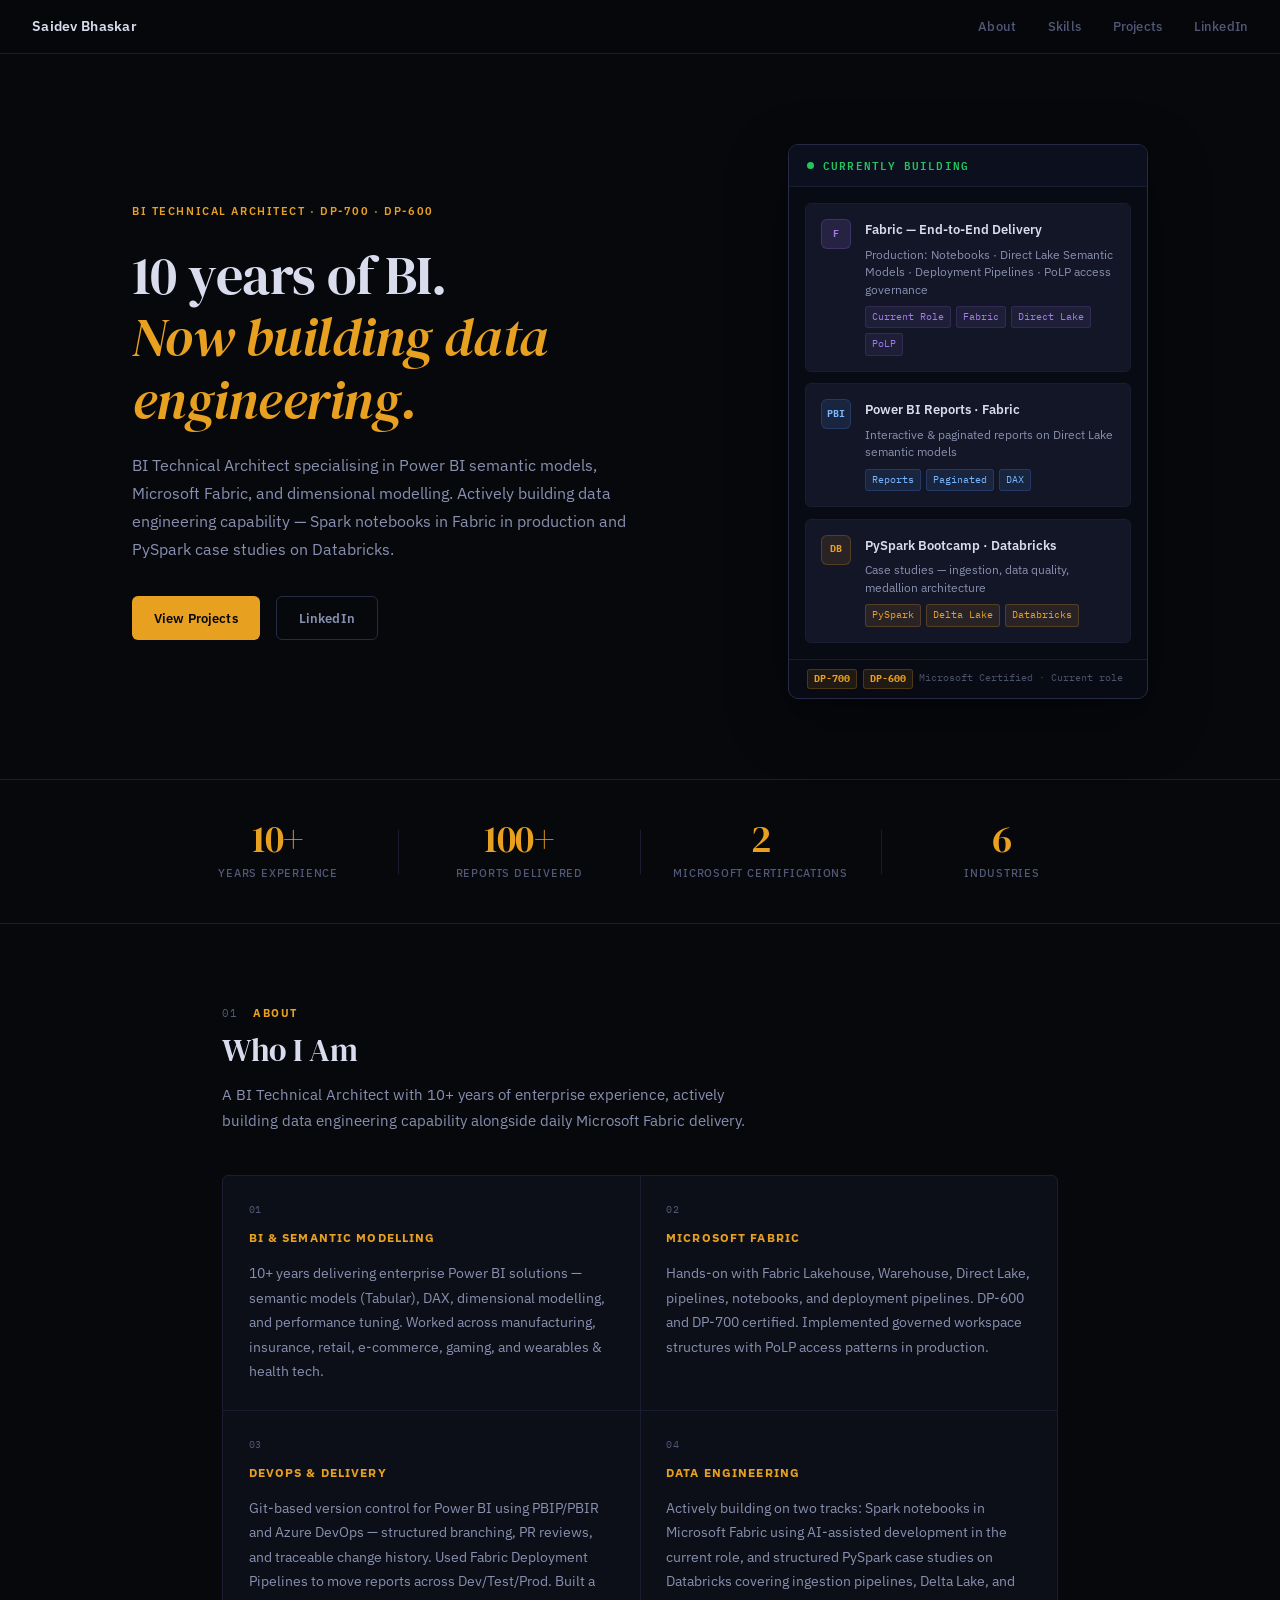
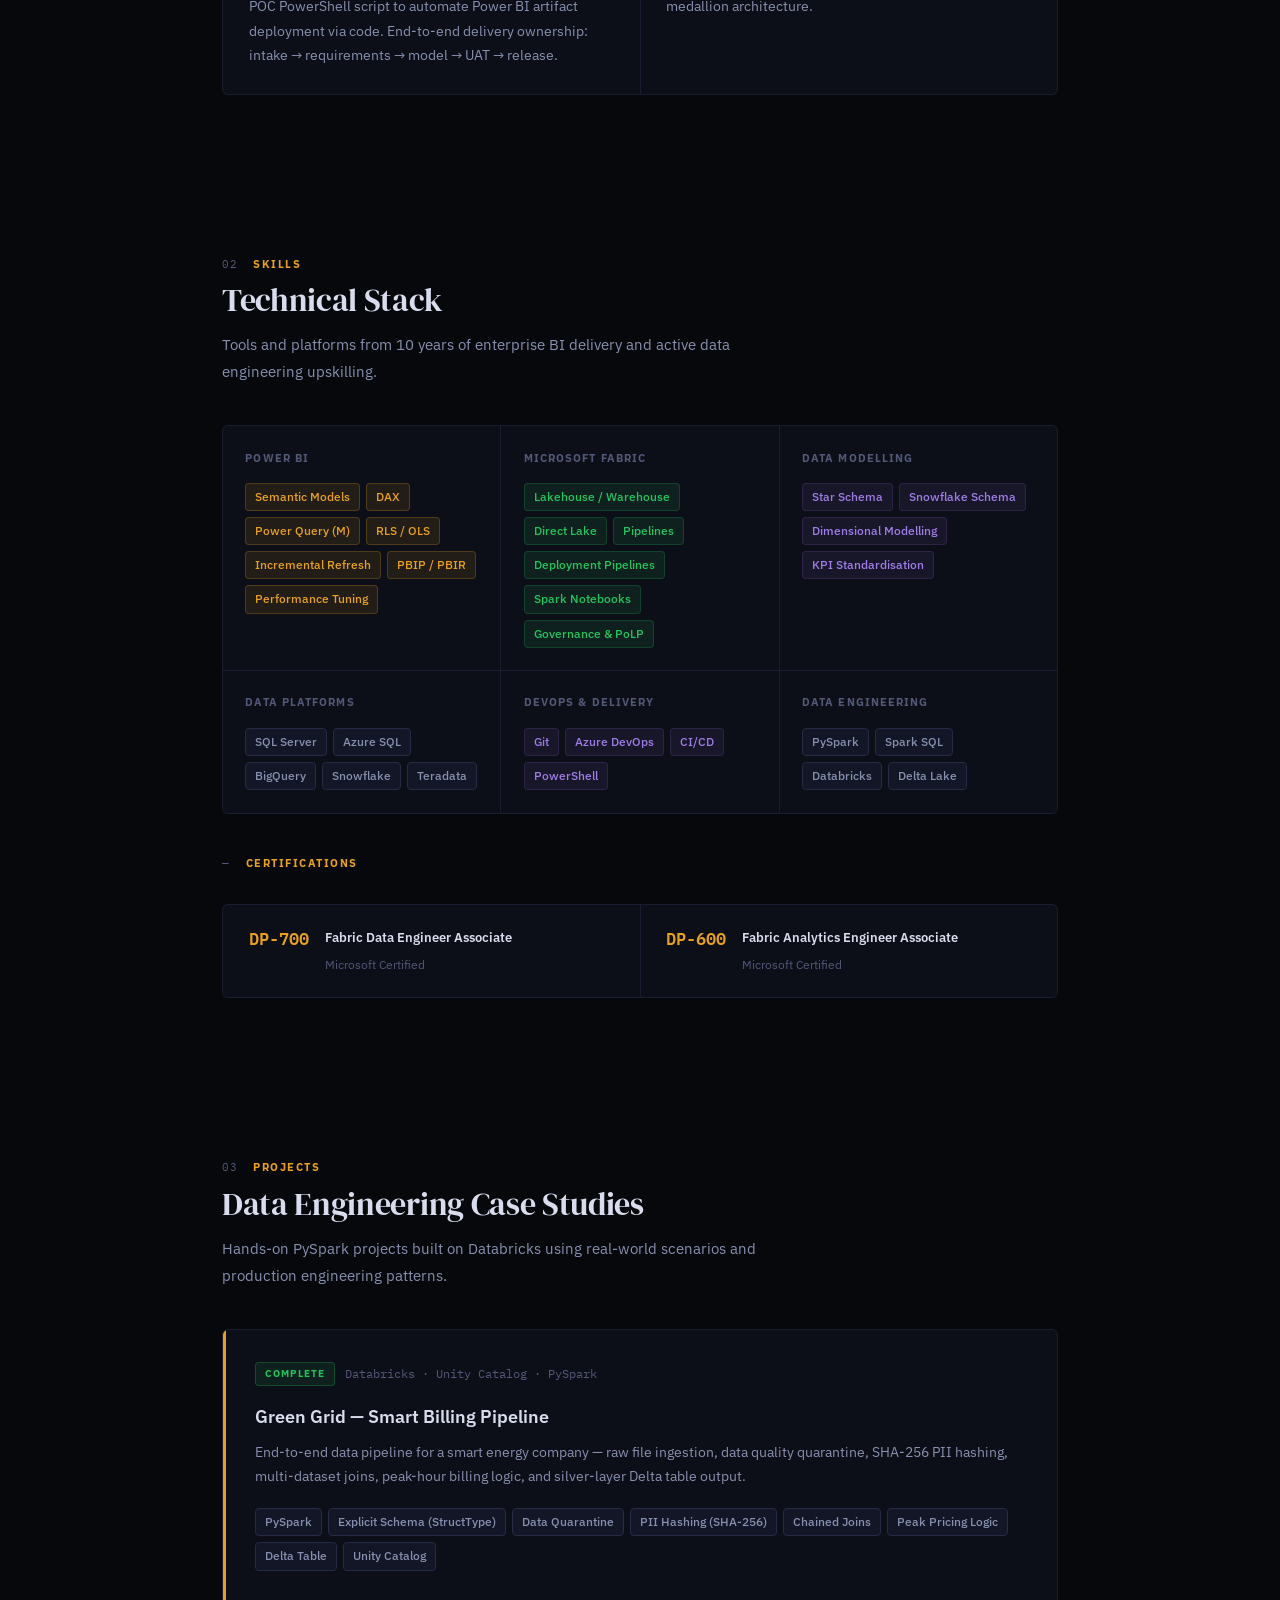
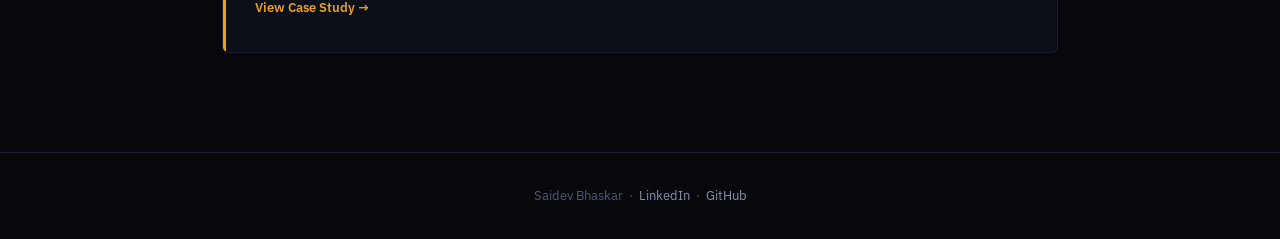
==== commit ca38a1d0: "Remove fictional label and coming soon placeholder - Green Grid: replaced "fictional energy company"" ====
--- a/index.html
+++ b/index.html
@@ -287,7 +287,7 @@
       </div>
       <h3>Green Grid — Smart Billing Pipeline</h3>
       <p>
-        End-to-end data pipeline for a fictional energy company — raw file ingestion,
+        End-to-end data pipeline for a smart energy company — raw file ingestion,
         data quality quarantine, SHA-256 PII hashing, multi-dataset joins, peak-hour
         billing logic, and silver-layer Delta table output.
       </p>
@@ -304,22 +304,6 @@
       <a href="case-studies/green-grid.html" class="project-link">View Case Study →</a>
     </div>
 
-    <div class="project-card" data-animate>
-      <div class="project-meta">
-        <span class="project-badge badge-inprogress">Coming Soon</span>
-        <span class="project-platform">Databricks · Microsoft Fabric</span>
-      </div>
-      <h3>More case studies in progress</h3>
-      <p>
-        Additional projects covering advanced transformations, streaming data, and
-        Fabric lakehouse patterns will be added as the bootcamp progresses.
-      </p>
-      <div class="project-skills">
-        <span class="tag">Spark Streaming</span>
-        <span class="tag">Microsoft Fabric</span>
-        <span class="tag">Medallion Architecture</span>
-      </div>
-    </div>
   </section>
 
   <!-- FOOTER -->
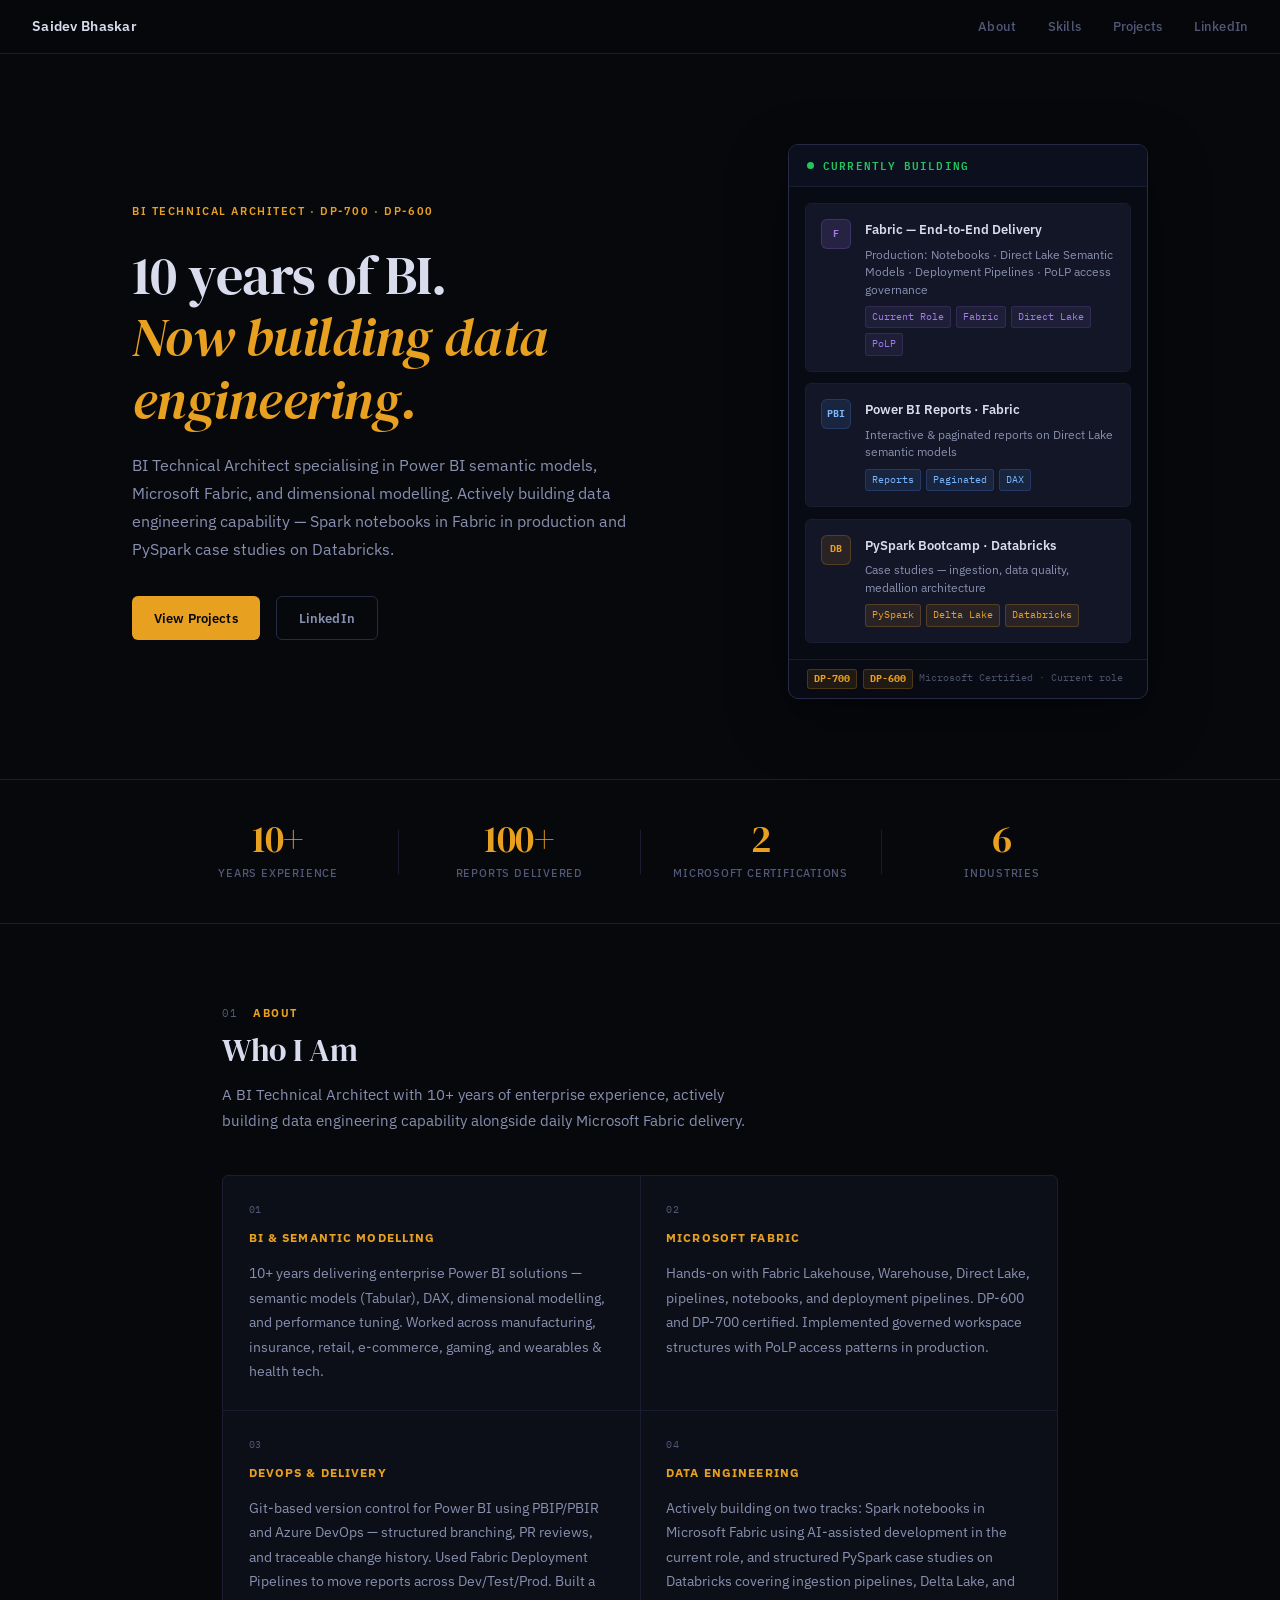
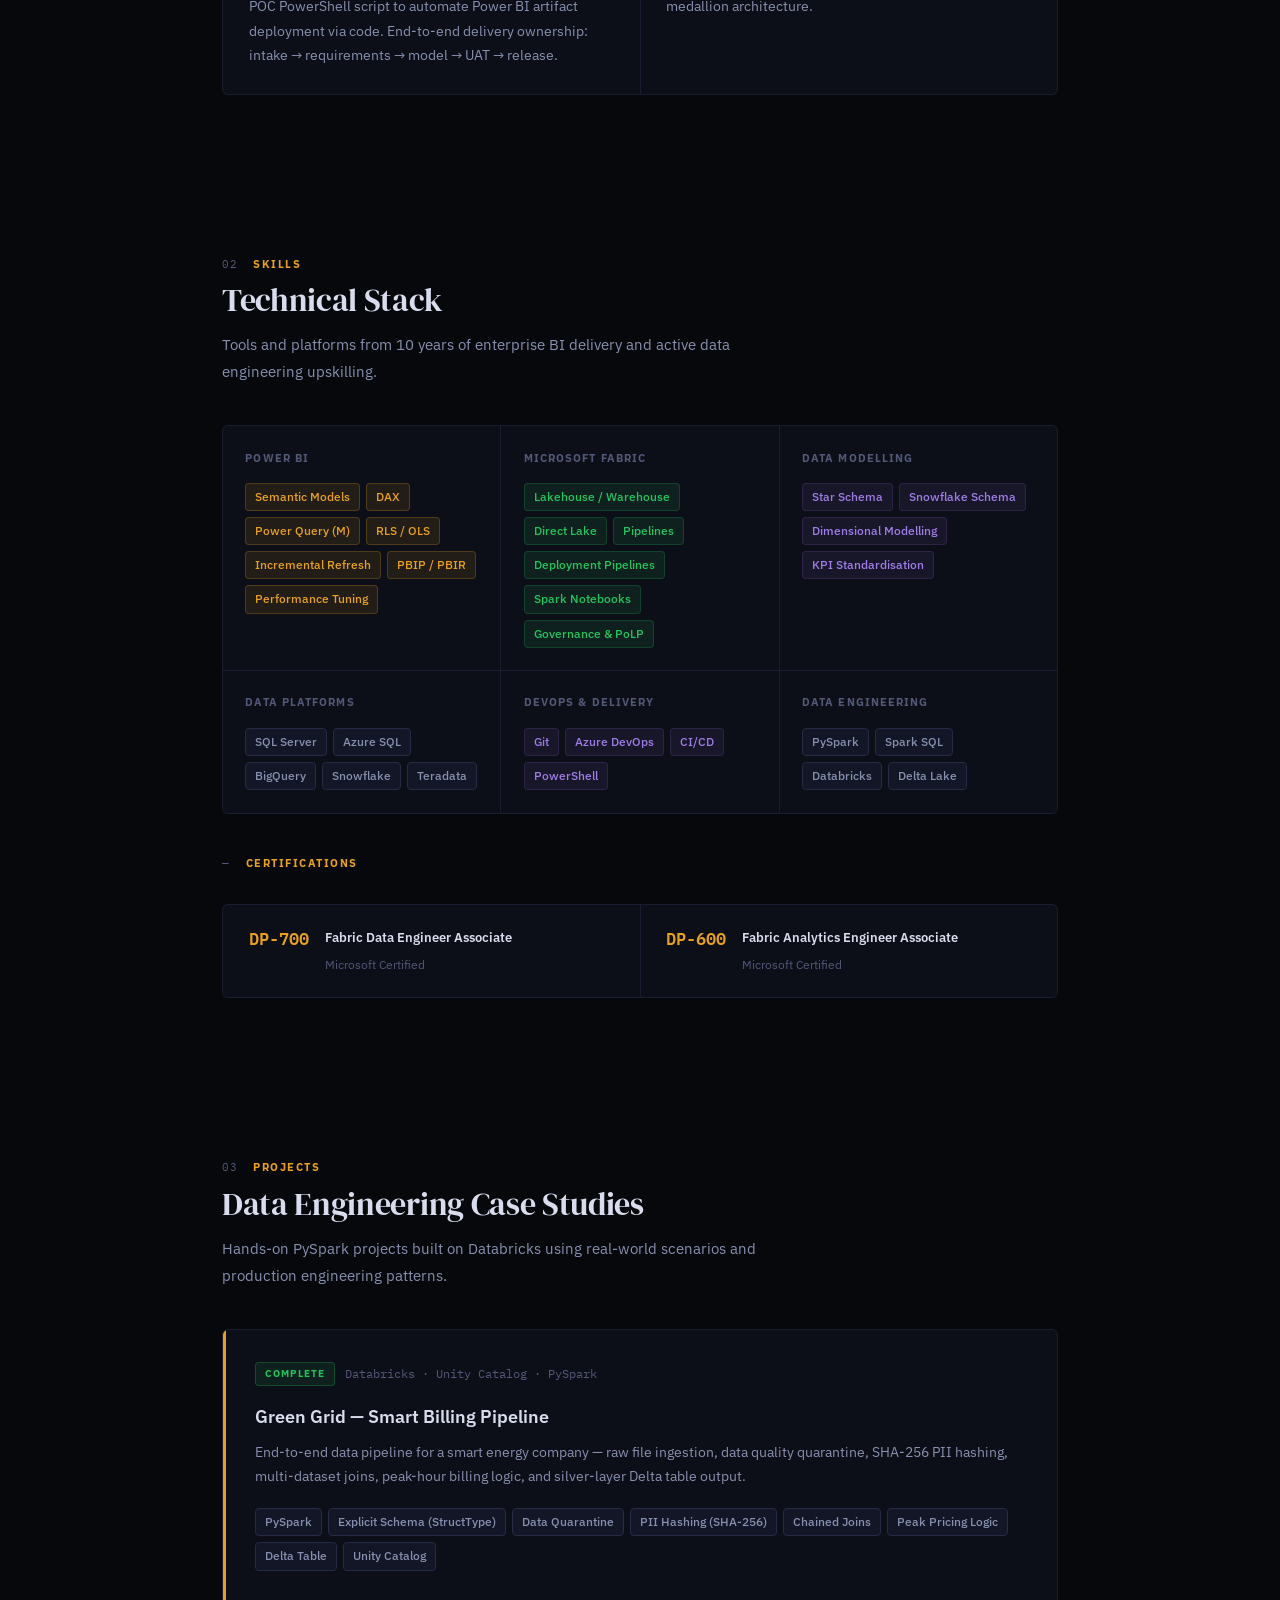
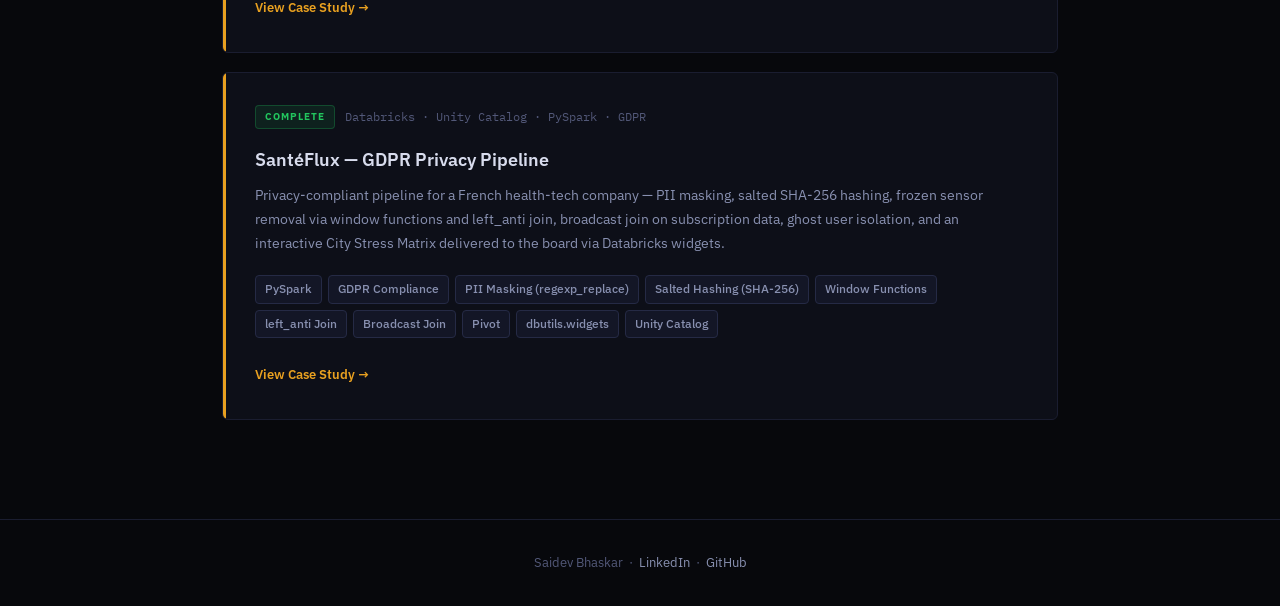
==== commit feda9ac4: "Add SantéFlux case study — GDPR privacy pipeline 8-step pipeline: PII masking, salted hashing, froze" ====
--- a/index.html
+++ b/index.html
@@ -304,6 +304,33 @@
       <a href="case-studies/green-grid.html" class="project-link">View Case Study →</a>
     </div>
 
+    <div class="project-card complete" data-animate>
+      <div class="project-meta">
+        <span class="project-badge badge-complete">Complete</span>
+        <span class="project-platform">Databricks · Unity Catalog · PySpark · GDPR</span>
+      </div>
+      <h3>SantéFlux — GDPR Privacy Pipeline</h3>
+      <p>
+        Privacy-compliant pipeline for a French health-tech company — PII masking,
+        salted SHA-256 hashing, frozen sensor removal via window functions and left_anti
+        join, broadcast join on subscription data, ghost user isolation, and an
+        interactive City Stress Matrix delivered to the board via Databricks widgets.
+      </p>
+      <div class="project-skills">
+        <span class="tag">PySpark</span>
+        <span class="tag">GDPR Compliance</span>
+        <span class="tag">PII Masking (regexp_replace)</span>
+        <span class="tag">Salted Hashing (SHA-256)</span>
+        <span class="tag">Window Functions</span>
+        <span class="tag">left_anti Join</span>
+        <span class="tag">Broadcast Join</span>
+        <span class="tag">Pivot</span>
+        <span class="tag">dbutils.widgets</span>
+        <span class="tag">Unity Catalog</span>
+      </div>
+      <a href="case-studies/santeflux.html" class="project-link">View Case Study →</a>
+    </div>
+
   </section>
 
   <!-- FOOTER -->
